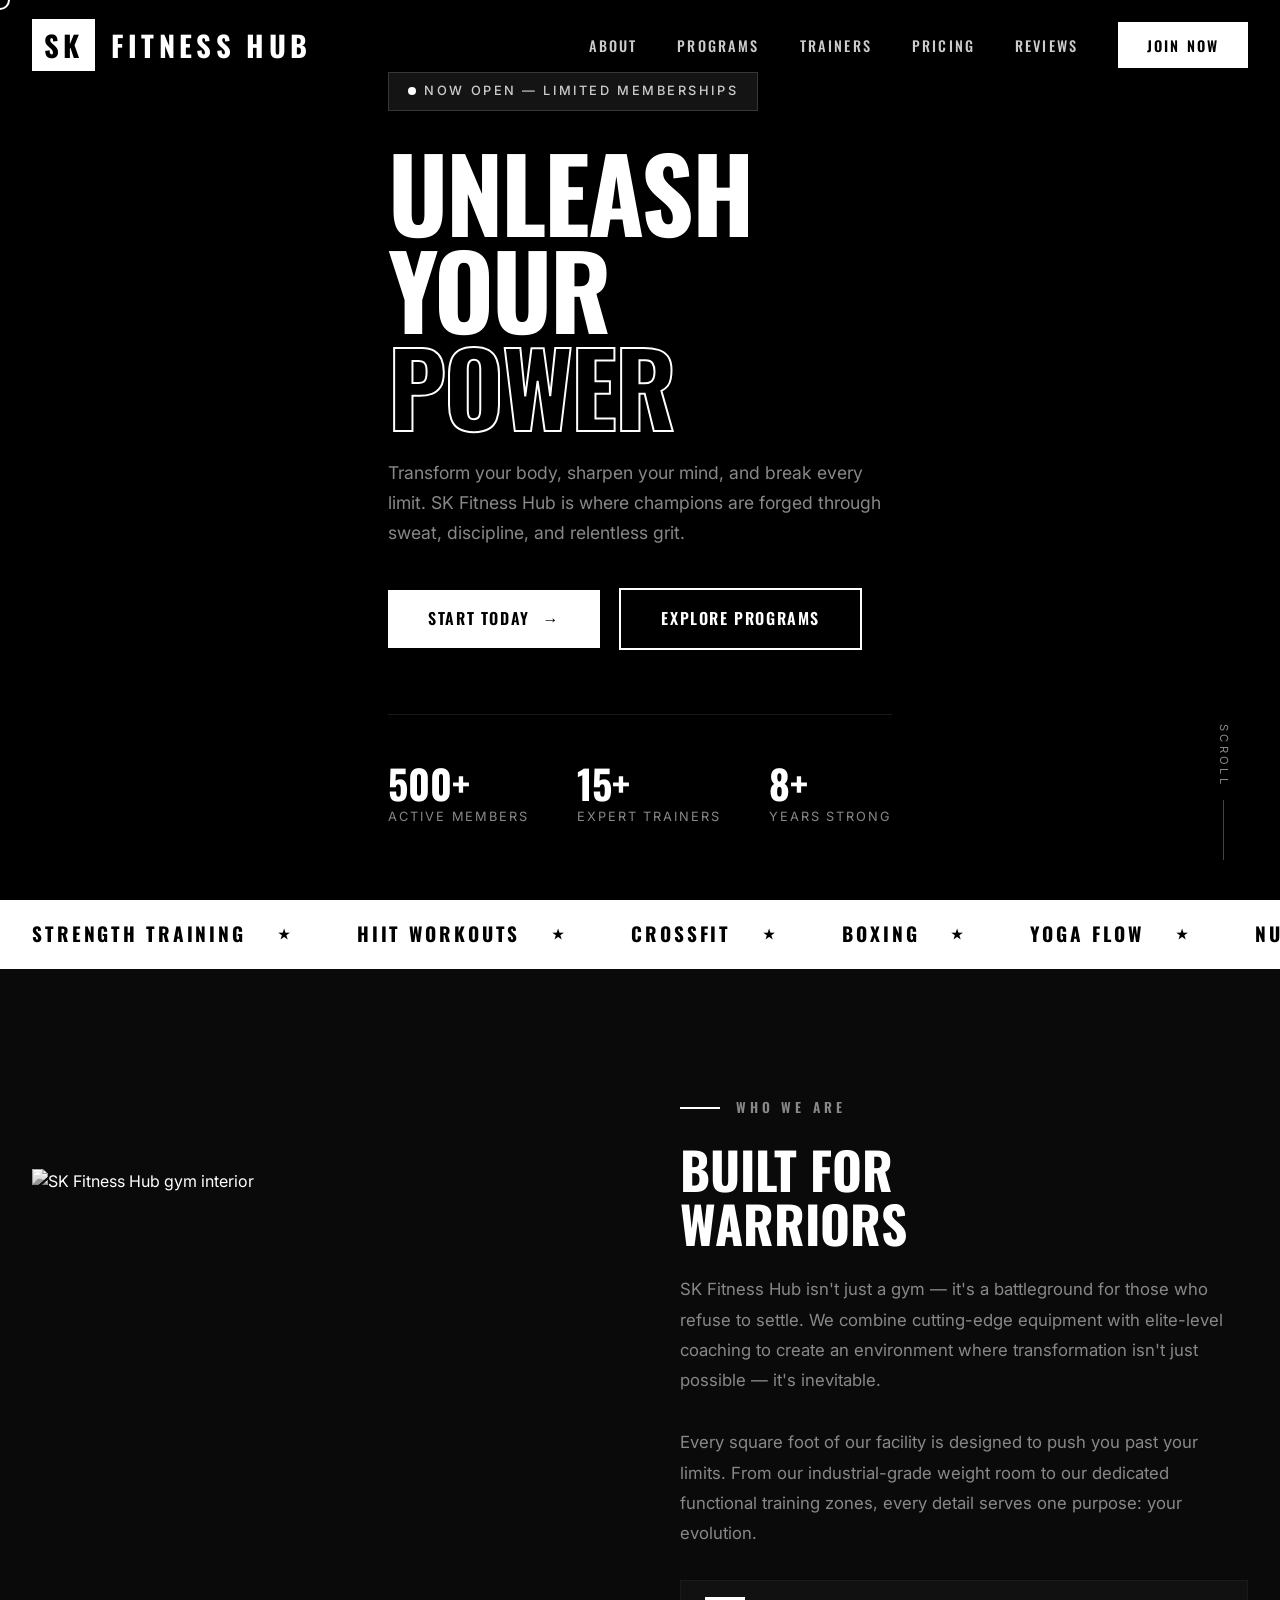
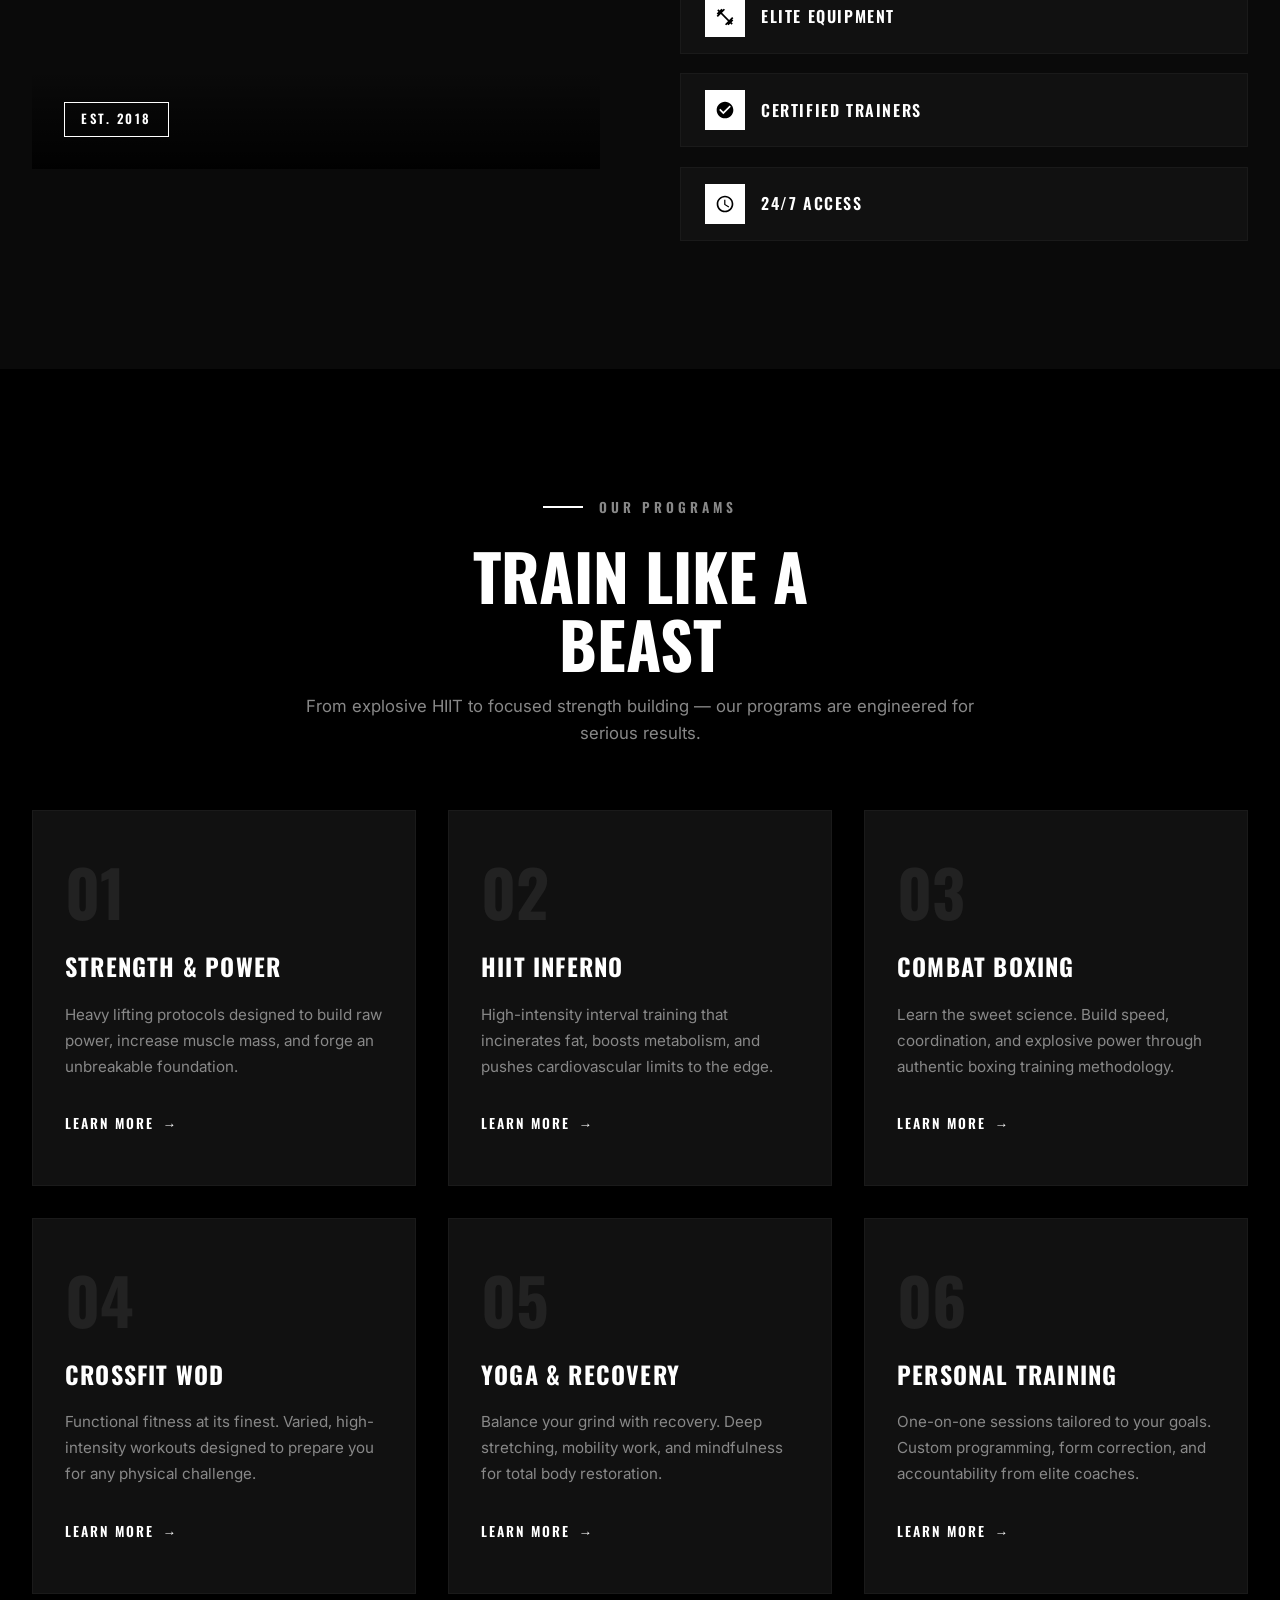
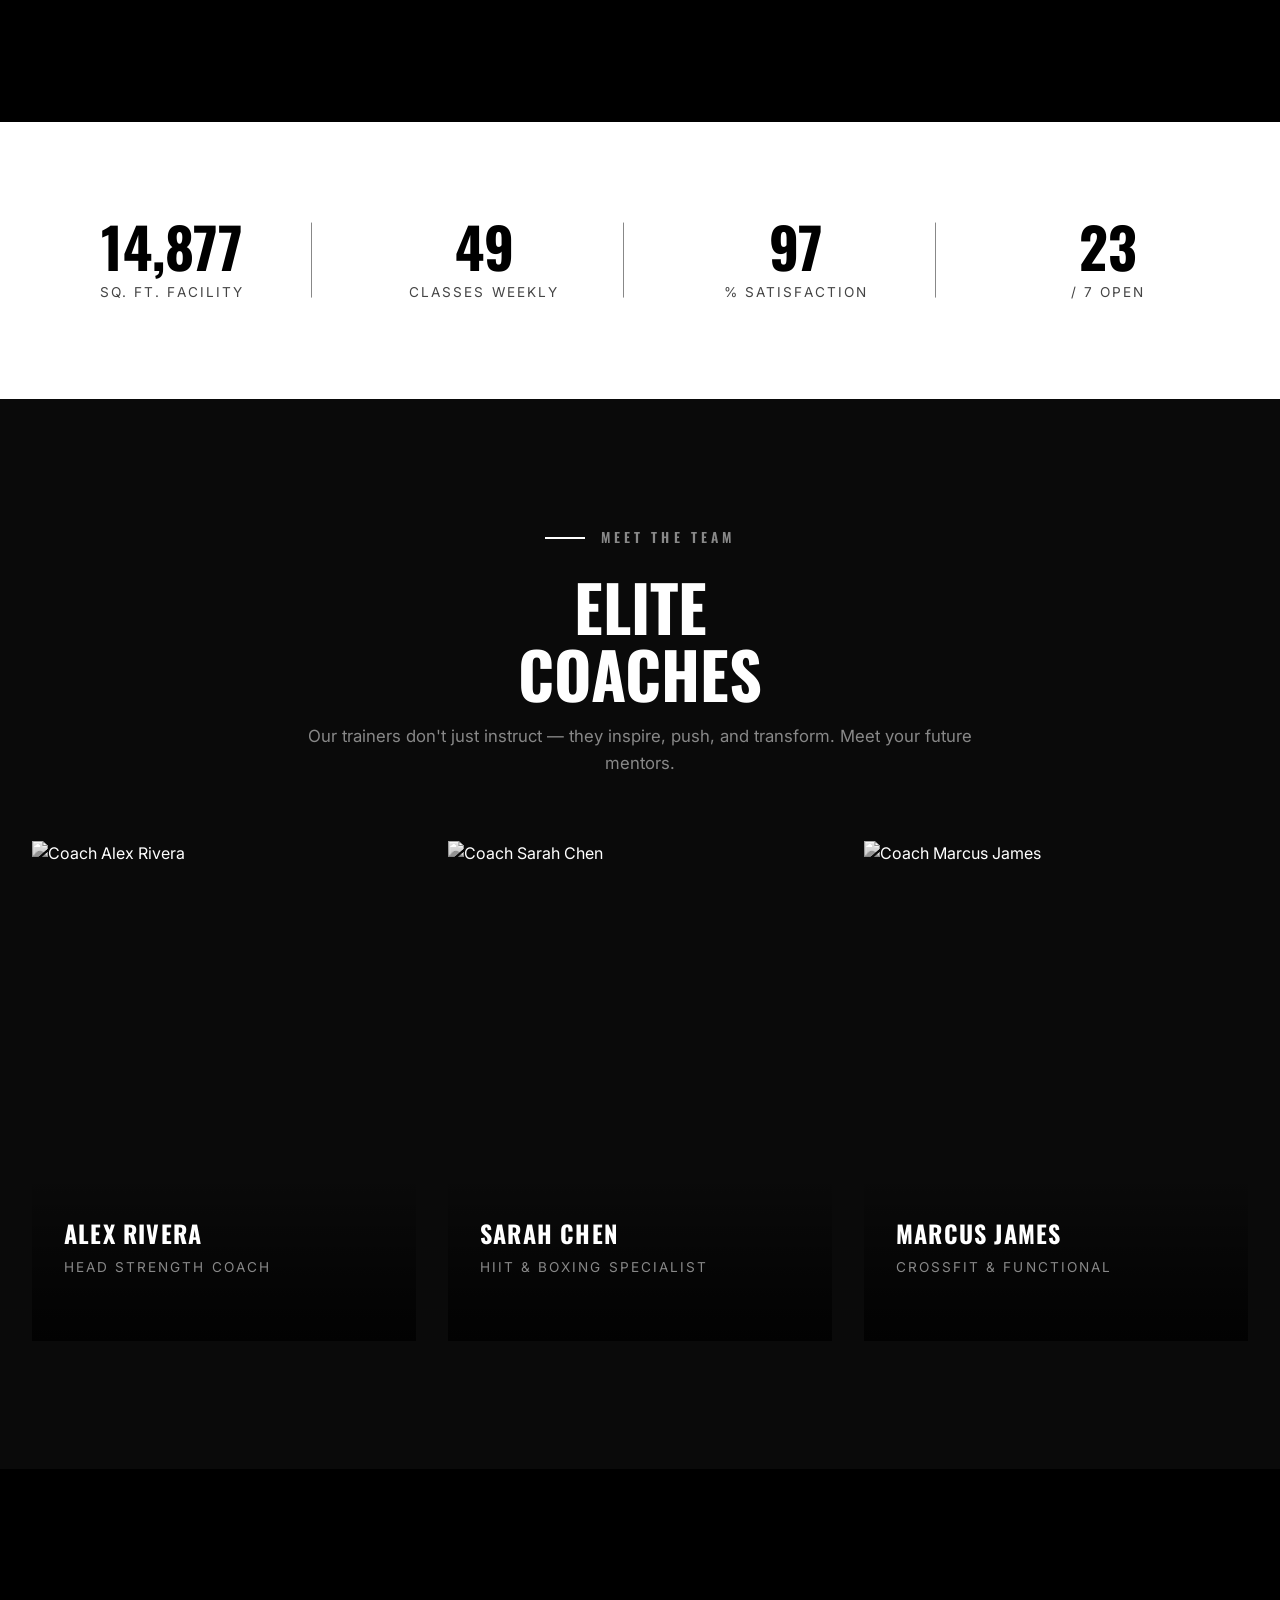
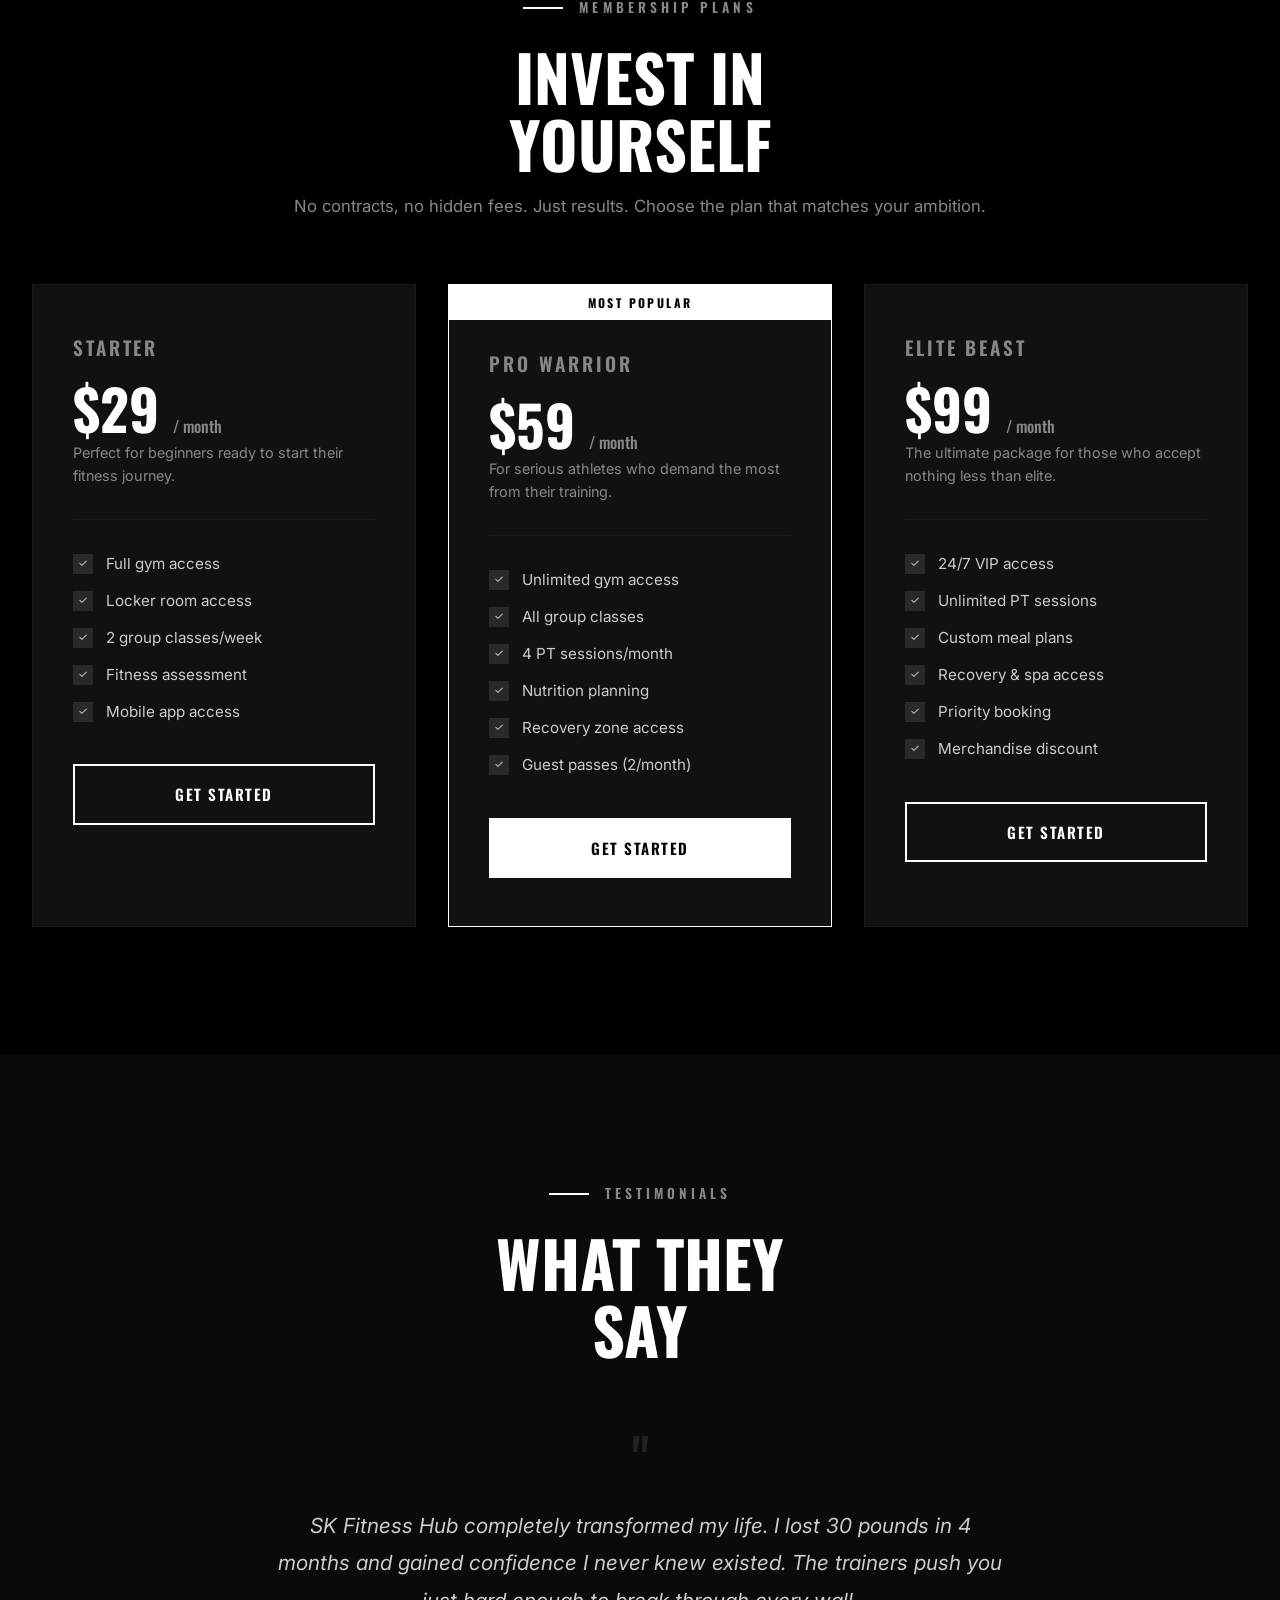
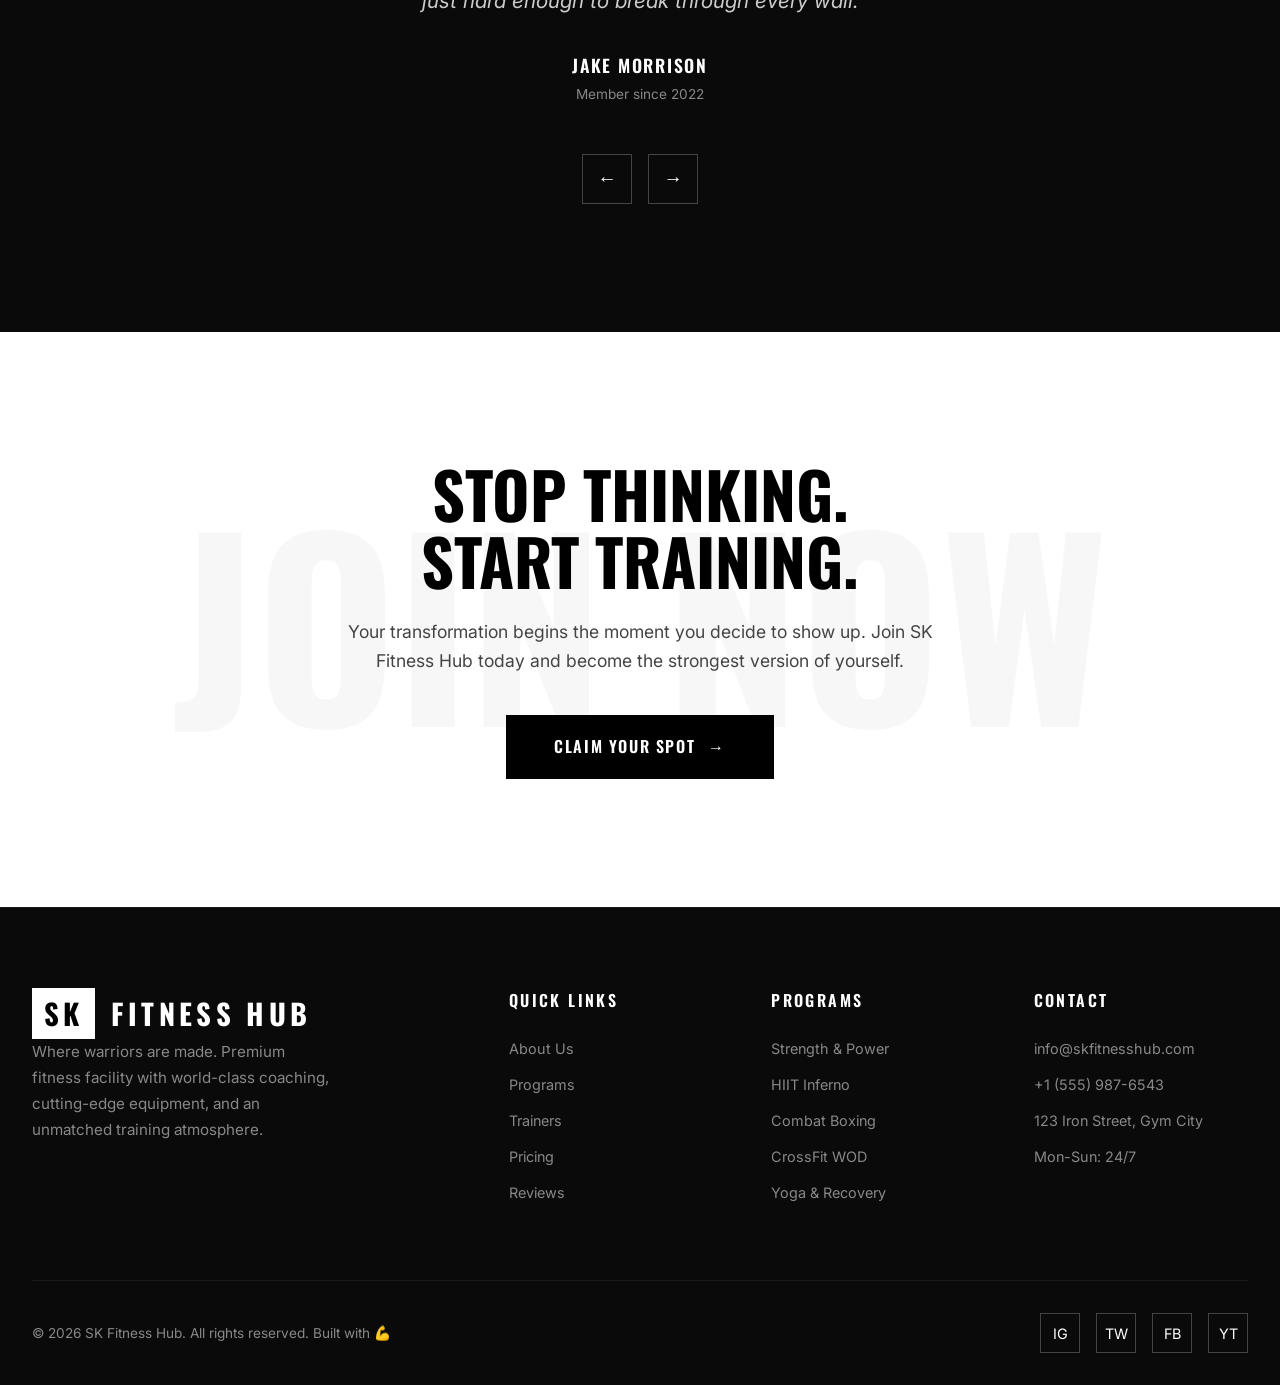
==== index (1).html @ befa0873 "Add files via upload" ====
<!DOCTYPE html>
<html lang="en">
<head>
  <meta charset="UTF-8">
  <meta name="viewport" content="width=device-width, initial-scale=1.0">
  <meta name="description" content="SK Fitness Hub — Unleash your power. Premium gym & fitness center with world-class trainers, modern equipment, and transformative programs.">
  <title>SK Fitness Hub — Unleash Your Power</title>
  <link rel="stylesheet" href="styles.css">
  <link rel="icon" href="data:image/svg+xml,<svg xmlns='http://www.w3.org/2000/svg' viewBox='0 0 100 100'><text y='.9em' font-size='90'>🏋️</text></svg>">
</head>
<body>

  <!-- LOADER -->
  <div id="loader">
    <div class="loader-content">
      <div class="loader-text">SK Fitness</div>
      <div class="loader-bar"></div>
    </div>
  </div>

  <!-- CUSTOM CURSOR -->
  <div class="cursor" id="cursor"></div>

  <!-- NAVBAR -->
  <nav class="navbar" id="navbar">
    <div class="container">
      <a href="#" class="logo"><span>SK</span> FITNESS HUB</a>
      <div class="nav-links" id="navLinks">
        <a href="#about">About</a>
        <a href="#programs">Programs</a>
        <a href="#trainers">Trainers</a>
        <a href="#pricing">Pricing</a>
        <a href="#testimonials">Reviews</a>
        <a href="#contact" class="nav-cta">Join Now</a>
      </div>
      <div class="menu-toggle" id="menuToggle">
        <span></span>
        <span></span>
        <span></span>
      </div>
    </div>
  </nav>

  <!-- HERO -->
  <section class="hero" id="hero">
    <div class="hero-bg">
      <img src="https://images.unsplash.com/photo-1534438327276-14e5300c3a48?q=80&w=1470&auto=format&fit=crop" alt="Fitness training">
    </div>
    <div class="hero-overlay"></div>
    <div class="container hero-content">
      <div class="hero-badge">
        <span class="dot"></span>
        Now Open — Limited Memberships
      </div>
      <h1>
        <div class="line"><span>Unleash</span></div>
        <div class="line"><span>Your</span></div>
        <div class="line"><span class="outline-text">Power</span></div>
      </h1>
      <p class="hero-desc">
        Transform your body, sharpen your mind, and break every limit. SK Fitness Hub is where champions are forged through sweat, discipline, and relentless grit.
      </p>
      <div class="hero-actions">
        <a href="#pricing" class="btn-primary">
          <span>Start Today</span>
          <span class="arrow">→</span>
        </a>
        <a href="#programs" class="btn-outline">Explore Programs</a>
      </div>
      <div class="hero-stats">
        <div class="stat">
          <div class="stat-number" data-count="500">0</div>
          <div class="stat-label">Active Members</div>
        </div>
        <div class="stat">
          <div class="stat-number" data-count="15">0</div>
          <div class="stat-label">Expert Trainers</div>
        </div>
        <div class="stat">
          <div class="stat-number" data-count="8">0</div>
          <div class="stat-label">Years Strong</div>
        </div>
      </div>
    </div>
    <div class="scroll-indicator">
      <span>Scroll</span>
      <div class="scroll-line"></div>
    </div>
  </section>

  <!-- MARQUEE -->
  <div class="marquee-section">
    <div class="marquee-track">
      <span>Strength Training</span>
      <span>HIIT Workouts</span>
      <span>CrossFit</span>
      <span>Boxing</span>
      <span>Yoga Flow</span>
      <span>Nutrition Plans</span>
      <span>Personal Training</span>
      <span>Body Building</span>
      <span>Strength Training</span>
      <span>HIIT Workouts</span>
      <span>CrossFit</span>
      <span>Boxing</span>
      <span>Yoga Flow</span>
      <span>Nutrition Plans</span>
      <span>Personal Training</span>
      <span>Body Building</span>
    </div>
  </div>

  <!-- ABOUT -->
  <section class="about section-padding" id="about">
    <div class="container about-grid">
      <div class="about-image reveal-left">
        <img src="https://images.unsplash.com/photo-1571902943202-507ec2618e8f?q=80&w=1375&auto=format&fit=crop" alt="SK Fitness Hub gym interior">
        <div class="about-image-overlay">
          <span class="tag">Est. 2018</span>
        </div>
      </div>
      <div class="about-text reveal-right">
        <div class="section-label">Who We Are</div>
        <h2>Built for<br>Warriors</h2>
        <p>
          SK Fitness Hub isn't just a gym — it's a battleground for those who refuse to settle. We combine cutting-edge equipment with elite-level coaching to create an environment where transformation isn't just possible — it's inevitable.
        </p>
        <p>
          Every square foot of our facility is designed to push you past your limits. From our industrial-grade weight room to our dedicated functional training zones, every detail serves one purpose: your evolution.
        </p>
        <div class="feature-list">
          <div class="feature-item">
            <div class="feature-icon">
              <svg viewBox="0 0 24 24"><path d="M20.57 14.86L22 13.43 20.57 12 17 15.57 8.43 7 12 3.43 10.57 2 9.14 3.43 7.71 2 5.57 4.14 4.14 2.71 2.71 4.14l1.43 1.43L2 7.71l1.43 1.43L2 10.57 3.43 12 7 8.43 15.57 17 12 20.57 13.43 22l1.43-1.43L16.29 22l2.14-2.14 1.43 1.43 1.43-1.43-1.43-1.43L22 16.29z"/></svg>
            </div>
            <h4>Elite Equipment</h4>
          </div>
          <div class="feature-item">
            <div class="feature-icon">
              <svg viewBox="0 0 24 24"><path d="M12 2C6.48 2 2 6.48 2 12s4.48 10 10 10 10-4.48 10-10S17.52 2 12 2zm-2 15l-5-5 1.41-1.41L10 14.17l7.59-7.59L19 8l-9 9z"/></svg>
            </div>
            <h4>Certified Trainers</h4>
          </div>
          <div class="feature-item">
            <div class="feature-icon">
              <svg viewBox="0 0 24 24"><path d="M11.99 2C6.47 2 2 6.48 2 12s4.47 10 9.99 10C17.52 22 22 17.52 22 12S17.52 2 11.99 2zM12 20c-4.42 0-8-3.58-8-8s3.58-8 8-8 8 3.58 8 8-3.58 8-8 8zm.5-13H11v6l5.25 3.15.75-1.23-4.5-2.67z"/></svg>
            </div>
            <h4>24/7 Access</h4>
          </div>
        </div>
      </div>
    </div>
  </section>

  <!-- PROGRAMS -->
  <section class="programs section-padding" id="programs">
    <div class="container">
      <div class="section-header reveal">
        <div class="section-label" style="justify-content: center;">Our Programs</div>
        <h2>Train Like a<br>Beast</h2>
        <p>From explosive HIIT to focused strength building — our programs are engineered for serious results.</p>
      </div>
      <div class="programs-grid">
        <div class="program-card reveal">
          <div class="program-number">01</div>
          <h3>Strength & Power</h3>
          <p>Heavy lifting protocols designed to build raw power, increase muscle mass, and forge an unbreakable foundation.</p>
          <a href="#" class="program-link">
            Learn More <span class="arrow">→</span>
          </a>
        </div>
        <div class="program-card reveal">
          <div class="program-number">02</div>
          <h3>HIIT Inferno</h3>
          <p>High-intensity interval training that incinerates fat, boosts metabolism, and pushes cardiovascular limits to the edge.</p>
          <a href="#" class="program-link">
            Learn More <span class="arrow">→</span>
          </a>
        </div>
        <div class="program-card reveal">
          <div class="program-number">03</div>
          <h3>Combat Boxing</h3>
          <p>Learn the sweet science. Build speed, coordination, and explosive power through authentic boxing training methodology.</p>
          <a href="#" class="program-link">
            Learn More <span class="arrow">→</span>
          </a>
        </div>
        <div class="program-card reveal">
          <div class="program-number">04</div>
          <h3>CrossFit WOD</h3>
          <p>Functional fitness at its finest. Varied, high-intensity workouts designed to prepare you for any physical challenge.</p>
          <a href="#" class="program-link">
            Learn More <span class="arrow">→</span>
          </a>
        </div>
        <div class="program-card reveal">
          <div class="program-number">05</div>
          <h3>Yoga & Recovery</h3>
          <p>Balance your grind with recovery. Deep stretching, mobility work, and mindfulness for total body restoration.</p>
          <a href="#" class="program-link">
            Learn More <span class="arrow">→</span>
          </a>
        </div>
        <div class="program-card reveal">
          <div class="program-number">06</div>
          <h3>Personal Training</h3>
          <p>One-on-one sessions tailored to your goals. Custom programming, form correction, and accountability from elite coaches.</p>
          <a href="#" class="program-link">
            Learn More <span class="arrow">→</span>
          </a>
        </div>
      </div>
    </div>
  </section>

  <!-- STATS BANNER -->
  <div class="stats-banner">
    <div class="container">
      <div class="stats-grid">
        <div class="stat-block reveal">
          <div class="number" data-count="15000">0</div>
          <div class="label">Sq. Ft. Facility</div>
        </div>
        <div class="stat-block reveal">
          <div class="number" data-count="50">0</div>
          <div class="label">Classes Weekly</div>
        </div>
        <div class="stat-block reveal">
          <div class="number" data-count="98">0</div>
          <div class="label">% Satisfaction</div>
        </div>
        <div class="stat-block reveal">
          <div class="number" data-count="24">0</div>
          <div class="label">/ 7 Open</div>
        </div>
      </div>
    </div>
  </div>

  <!-- TRAINERS -->
  <section class="trainers section-padding" id="trainers">
    <div class="container">
      <div class="section-header reveal">
        <div class="section-label" style="justify-content: center;">Meet The Team</div>
        <h2>Elite<br>Coaches</h2>
        <p>Our trainers don't just instruct — they inspire, push, and transform. Meet your future mentors.</p>
      </div>
      <div class="trainers-grid">
        <div class="trainer-card reveal">
          <img src="https://images.unsplash.com/photo-1571019614242-c5c5dee9f50b?q=80&w=1470&auto=format&fit=crop" alt="Coach Alex Rivera">
          <div class="trainer-info">
            <h3>Alex Rivera</h3>
            <div class="role">Head Strength Coach</div>
            <div class="trainer-socials">
              <a href="#">IG</a>
              <a href="#">TW</a>
              <a href="#">LI</a>
            </div>
          </div>
        </div>
        <div class="trainer-card reveal">
          <img src="https://images.unsplash.com/photo-1594381898411-846e7d193883?q=80&w=1374&auto=format&fit=crop" alt="Coach Sarah Chen">
          <div class="trainer-info">
            <h3>Sarah Chen</h3>
            <div class="role">HIIT & Boxing Specialist</div>
            <div class="trainer-socials">
              <a href="#">IG</a>
              <a href="#">TW</a>
              <a href="#">LI</a>
            </div>
          </div>
        </div>
        <div class="trainer-card reveal">
          <img src="https://images.unsplash.com/photo-1548690312-e3b507d8c110?q=80&w=1374&auto=format&fit=crop" alt="Coach Marcus James">
          <div class="trainer-info">
            <h3>Marcus James</h3>
            <div class="role">CrossFit & Functional</div>
            <div class="trainer-socials">
              <a href="#">IG</a>
              <a href="#">TW</a>
              <a href="#">LI</a>
            </div>
          </div>
        </div>
      </div>
    </div>
  </section>

  <!-- PRICING -->
  <section class="pricing section-padding" id="pricing">
    <div class="container">
      <div class="section-header reveal">
        <div class="section-label" style="justify-content: center;">Membership Plans</div>
        <h2>Invest In<br>Yourself</h2>
        <p>No contracts, no hidden fees. Just results. Choose the plan that matches your ambition.</p>
      </div>
      <div class="pricing-grid">
        <!-- STARTER -->
        <div class="pricing-card reveal">
          <div class="pricing-name">Starter</div>
          <div class="pricing-price">$29 <span>/ month</span></div>
          <div class="pricing-desc">Perfect for beginners ready to start their fitness journey.</div>
          <ul class="pricing-features">
            <li><span class="check">✓</span> Full gym access</li>
            <li><span class="check">✓</span> Locker room access</li>
            <li><span class="check">✓</span> 2 group classes/week</li>
            <li><span class="check">✓</span> Fitness assessment</li>
            <li><span class="check">✓</span> Mobile app access</li>
          </ul>
          <a href="#" class="pricing-btn">Get Started</a>
        </div>
        <!-- PRO -->
        <div class="pricing-card featured reveal">
          <div class="pricing-name">Pro Warrior</div>
          <div class="pricing-price">$59 <span>/ month</span></div>
          <div class="pricing-desc">For serious athletes who demand the most from their training.</div>
          <ul class="pricing-features">
            <li><span class="check">✓</span> Unlimited gym access</li>
            <li><span class="check">✓</span> All group classes</li>
            <li><span class="check">✓</span> 4 PT sessions/month</li>
            <li><span class="check">✓</span> Nutrition planning</li>
            <li><span class="check">✓</span> Recovery zone access</li>
            <li><span class="check">✓</span> Guest passes (2/month)</li>
          </ul>
          <a href="#" class="pricing-btn">Get Started</a>
        </div>
        <!-- ELITE -->
        <div class="pricing-card reveal">
          <div class="pricing-name">Elite Beast</div>
          <div class="pricing-price">$99 <span>/ month</span></div>
          <div class="pricing-desc">The ultimate package for those who accept nothing less than elite.</div>
          <ul class="pricing-features">
            <li><span class="check">✓</span> 24/7 VIP access</li>
            <li><span class="check">✓</span> Unlimited PT sessions</li>
            <li><span class="check">✓</span> Custom meal plans</li>
            <li><span class="check">✓</span> Recovery & spa access</li>
            <li><span class="check">✓</span> Priority booking</li>
            <li><span class="check">✓</span> Merchandise discount</li>
          </ul>
          <a href="#" class="pricing-btn">Get Started</a>
        </div>
      </div>
    </div>
  </section>

  <!-- TESTIMONIALS -->
  <section class="testimonials section-padding" id="testimonials">
    <div class="container">
      <div class="section-header reveal">
        <div class="section-label" style="justify-content: center;">Testimonials</div>
        <h2>What They<br>Say</h2>
      </div>
      <div class="testimonial-slider reveal">
        <div class="testimonial-track" id="testimonialTrack">
          <div class="testimonial-item">
            <div class="testimonial-quote">"</div>
            <p class="testimonial-text">SK Fitness Hub completely transformed my life. I lost 30 pounds in 4 months and gained confidence I never knew existed. The trainers push you just hard enough to break through every wall.</p>
            <div class="testimonial-author">Jake Morrison</div>
            <div class="testimonial-role">Member since 2022</div>
          </div>
          <div class="testimonial-item">
            <div class="testimonial-quote">"</div>
            <p class="testimonial-text">The atmosphere here is electric. Every time I walk in, I feel the energy that drives me to go harder. The community, the coaches, the equipment — everything is world-class.</p>
            <div class="testimonial-author">Priya Sharma</div>
            <div class="testimonial-role">Pro Warrior Member</div>
          </div>
          <div class="testimonial-item">
            <div class="testimonial-quote">"</div>
            <p class="testimonial-text">As a competitive athlete, I need a facility that matches my intensity. SK Fitness Hub exceeded every expectation. The strength coaching here is absolutely elite-level.</p>
            <div class="testimonial-author">Marcus Williams</div>
            <div class="testimonial-role">Elite Beast Member</div>
          </div>
        </div>
        <div class="testimonial-nav">
          <button id="prevBtn" aria-label="Previous testimonial">←</button>
          <button id="nextBtn" aria-label="Next testimonial">→</button>
        </div>
      </div>
    </div>
  </section>

  <!-- CTA -->
  <section class="cta-section" id="contact">
    <div class="container">
      <h2 class="reveal">Stop Thinking.<br>Start Training.</h2>
      <p class="reveal">Your transformation begins the moment you decide to show up. Join SK Fitness Hub today and become the strongest version of yourself.</p>
      <a href="#pricing" class="btn-dark reveal">
        <span>Claim Your Spot</span>
        <span>→</span>
      </a>
    </div>
  </section>

  <!-- FOOTER -->
  <footer class="footer">
    <div class="container">
      <div class="footer-grid">
        <div class="footer-brand">
          <a href="#" class="logo"><span>SK</span> FITNESS HUB</a>
          <p>Where warriors are made. Premium fitness facility with world-class coaching, cutting-edge equipment, and an unmatched training atmosphere.</p>
        </div>
        <div class="footer-col">
          <h4>Quick Links</h4>
          <a href="#about">About Us</a>
          <a href="#programs">Programs</a>
          <a href="#trainers">Trainers</a>
          <a href="#pricing">Pricing</a>
          <a href="#testimonials">Reviews</a>
        </div>
        <div class="footer-col">
          <h4>Programs</h4>
          <a href="#">Strength & Power</a>
          <a href="#">HIIT Inferno</a>
          <a href="#">Combat Boxing</a>
          <a href="#">CrossFit WOD</a>
          <a href="#">Yoga & Recovery</a>
        </div>
        <div class="footer-col">
          <h4>Contact</h4>
          <a href="#">info@skfitnesshub.com</a>
          <a href="#">+1 (555) 987-6543</a>
          <a href="#">123 Iron Street, Gym City</a>
          <a href="#">Mon-Sun: 24/7</a>
        </div>
      </div>
      <div class="footer-bottom">
        <p>&copy; 2026 SK Fitness Hub. All rights reserved. Built with 💪</p>
        <div class="footer-socials">
          <a href="#" aria-label="Instagram">IG</a>
          <a href="#" aria-label="Twitter">TW</a>
          <a href="#" aria-label="Facebook">FB</a>
          <a href="#" aria-label="YouTube">YT</a>
        </div>
      </div>
    </div>
  </footer>

  <!-- BACK TO TOP -->
  <button class="back-to-top" id="backToTop" aria-label="Back to top">↑</button>

  <script src="script.js"></script>
</body>
</html>
---- styles.css ----
/* ============================================
   SK FITNESS HUB — DESIGN SYSTEM
   Dark. Bold. Aggressive.
   ============================================ */

/* === IMPORTS === */
@import url('https://fonts.googleapis.com/css2?family=Oswald:wght@400;500;600;700&family=Inter:wght@300;400;500;600;700&display=swap');

/* === ROOT VARIABLES === */
:root {
  --black: #000000;
  --black-soft: #0a0a0a;
  --black-card: #111111;
  --black-border: #1a1a1a;
  --gray-dark: #222222;
  --gray-mid: #444444;
  --gray-light: #888888;
  --white: #ffffff;
  --white-soft: #f0f0f0;
  --white-muted: #cccccc;
  --accent: #ffffff;

  --font-display: 'Oswald', sans-serif;
  --font-body: 'Inter', sans-serif;

  --transition-fast: 0.2s cubic-bezier(0.4, 0, 0.2, 1);
  --transition-smooth: 0.4s cubic-bezier(0.25, 0.46, 0.45, 0.94);
  --transition-bounce: 0.6s cubic-bezier(0.68, -0.55, 0.265, 1.55);
}

/* === RESET === */
*, *::before, *::after {
  margin: 0;
  padding: 0;
  box-sizing: border-box;
}

html {
  scroll-behavior: smooth;
  overflow-x: hidden;
}

body {
  font-family: var(--font-body);
  background: var(--black);
  color: var(--white);
  line-height: 1.6;
  overflow-x: hidden;
  -webkit-font-smoothing: antialiased;
  -moz-osx-font-smoothing: grayscale;
}

a {
  text-decoration: none;
  color: inherit;
}

ul { list-style: none; }

img {
  max-width: 100%;
  display: block;
}

/* === UTILITY === */
.container {
  max-width: 1280px;
  margin: 0 auto;
  padding: 0 2rem;
}

.section-padding {
  padding: 8rem 0;
}

.text-center { text-align: center; }

/* === LOADING SCREEN === */
#loader {
  position: fixed;
  top: 0;
  left: 0;
  width: 100%;
  height: 100%;
  background: var(--black);
  display: flex;
  align-items: center;
  justify-content: center;
  z-index: 99999;
  transition: opacity 0.6s ease, visibility 0.6s ease;
}

#loader.hidden {
  opacity: 0;
  visibility: hidden;
}

.loader-content {
  text-align: center;
}

.loader-text {
  font-family: var(--font-display);
  font-size: 3rem;
  font-weight: 700;
  text-transform: uppercase;
  letter-spacing: 0.3em;
  color: var(--white);
  animation: loaderPulse 1s ease-in-out infinite;
}

.loader-bar {
  width: 200px;
  height: 3px;
  background: var(--gray-dark);
  margin: 1.5rem auto 0;
  border-radius: 2px;
  overflow: hidden;
}

.loader-bar::after {
  content: '';
  display: block;
  width: 40%;
  height: 100%;
  background: var(--white);
  animation: loaderSlide 1s ease-in-out infinite;
}

@keyframes loaderPulse {
  0%, 100% { opacity: 1; }
  50% { opacity: 0.4; }
}

@keyframes loaderSlide {
  0% { transform: translateX(-100%); }
  100% { transform: translateX(350%); }
}

/* === CUSTOM CURSOR === */
.cursor {
  width: 20px;
  height: 20px;
  border: 2px solid var(--white);
  border-radius: 50%;
  position: fixed;
  pointer-events: none;
  z-index: 99998;
  transition: transform 0.15s ease, background 0.15s ease;
  mix-blend-mode: difference;
}

.cursor.active {
  transform: scale(2.5);
  background: rgba(255, 255, 255, 0.1);
}

/* === NAVBAR === */
.navbar {
  position: fixed;
  top: 0;
  left: 0;
  width: 100%;
  z-index: 1000;
  padding: 1.2rem 0;
  transition: all var(--transition-smooth);
  background: transparent;
}

.navbar.scrolled {
  background: rgba(0, 0, 0, 0.95);
  backdrop-filter: blur(20px);
  border-bottom: 1px solid var(--black-border);
  padding: 0.8rem 0;
}

.navbar .container {
  display: flex;
  align-items: center;
  justify-content: space-between;
}

.logo {
  font-family: var(--font-display);
  font-size: 1.8rem;
  font-weight: 700;
  text-transform: uppercase;
  letter-spacing: 0.15em;
  color: var(--white);
  position: relative;
}

.logo span {
  display: inline-block;
  background: var(--white);
  color: var(--black);
  padding: 0.1em 0.4em;
  margin-right: 0.3rem;
  font-weight: 700;
}

.nav-links {
  display: flex;
  align-items: center;
  gap: 2.5rem;
}

.nav-links a {
  font-family: var(--font-display);
  font-size: 0.9rem;
  font-weight: 500;
  text-transform: uppercase;
  letter-spacing: 0.15em;
  color: var(--white-muted);
  position: relative;
  transition: color var(--transition-fast);
}

.nav-links a::after {
  content: '';
  position: absolute;
  bottom: -4px;
  left: 0;
  width: 0;
  height: 2px;
  background: var(--white);
  transition: width var(--transition-smooth);
}

.nav-links a:hover {
  color: var(--white);
}

.nav-links a:hover::after {
  width: 100%;
}

.nav-cta {
  font-family: var(--font-display) !important;
  background: var(--white) !important;
  color: var(--black) !important;
  padding: 0.7rem 1.8rem;
  font-weight: 600 !important;
  letter-spacing: 0.1em;
  transition: all var(--transition-fast) !important;
  display: inline-block;
}

.nav-cta:hover {
  background: transparent !important;
  color: var(--white) !important;
  outline: 2px solid var(--white);
}

.nav-cta::after {
  display: none !important;
}

/* Mobile Menu Toggle */
.menu-toggle {
  display: none;
  flex-direction: column;
  gap: 6px;
  cursor: pointer;
  z-index: 1001;
  padding: 5px;
}

.menu-toggle span {
  width: 30px;
  height: 2px;
  background: var(--white);
  transition: all var(--transition-fast);
  display: block;
}

.menu-toggle.active span:nth-child(1) {
  transform: rotate(45deg) translate(6px, 6px);
}

.menu-toggle.active span:nth-child(2) {
  opacity: 0;
}

.menu-toggle.active span:nth-child(3) {
  transform: rotate(-45deg) translate(6px, -6px);
}

/* === HERO SECTION === */
.hero {
  min-height: 100vh;
  display: flex;
  align-items: center;
  position: relative;
  overflow: hidden;
  background: var(--black);
}

.hero-bg {
  position: absolute;
  top: 0;
  left: 0;
  width: 100%;
  height: 100%;
  z-index: 1;
}

.hero-bg img {
  width: 100%;
  height: 100%;
  object-fit: cover;
  opacity: 0.35;
  filter: grayscale(100%) contrast(1.2);
}

.hero-overlay {
  position: absolute;
  top: 0;
  left: 0;
  width: 100%;
  height: 100%;
  background: linear-gradient(
    to right,
    rgba(0, 0, 0, 0.95) 0%,
    rgba(0, 0, 0, 0.7) 50%,
    rgba(0, 0, 0, 0.4) 100%
  );
  z-index: 2;
}

.hero-content {
  position: relative;
  z-index: 3;
  max-width: 750px;
}

.hero-badge {
  display: inline-flex;
  align-items: center;
  gap: 0.5rem;
  background: rgba(255, 255, 255, 0.08);
  border: 1px solid rgba(255, 255, 255, 0.15);
  padding: 0.5rem 1.2rem;
  font-size: 0.8rem;
  font-weight: 500;
  text-transform: uppercase;
  letter-spacing: 0.2em;
  color: var(--white-muted);
  margin-bottom: 2rem;
  backdrop-filter: blur(10px);
}

.hero-badge .dot {
  width: 8px;
  height: 8px;
  background: var(--white);
  border-radius: 50%;
  animation: badgePulse 2s ease-in-out infinite;
}

@keyframes badgePulse {
  0%, 100% { opacity: 1; transform: scale(1); }
  50% { opacity: 0.4; transform: scale(0.8); }
}

.hero h1 {
  font-family: var(--font-display);
  font-size: clamp(3.5rem, 8vw, 7rem);
  font-weight: 700;
  line-height: 0.95;
  text-transform: uppercase;
  letter-spacing: -0.02em;
  margin-bottom: 1.5rem;
}

.hero h1 .line {
  display: block;
  overflow: hidden;
}

.hero h1 .line span {
  display: inline-block;
  transform: translateY(110%);
  animation: slideUp 1s cubic-bezier(0.16, 1, 0.3, 1) forwards;
}

.hero h1 .line:nth-child(2) span {
  animation-delay: 0.15s;
}

.hero h1 .line:nth-child(3) span {
  animation-delay: 0.3s;
}

.hero h1 .outline-text {
  -webkit-text-stroke: 2px var(--white);
  color: transparent;
}

@keyframes slideUp {
  to { transform: translateY(0); }
}

.hero-desc {
  font-size: 1.1rem;
  color: var(--gray-light);
  line-height: 1.7;
  max-width: 500px;
  margin-bottom: 2.5rem;
  opacity: 0;
  animation: fadeIn 1s ease forwards 0.6s;
}

@keyframes fadeIn {
  to { opacity: 1; }
}

.hero-actions {
  display: flex;
  gap: 1.2rem;
  align-items: center;
  opacity: 0;
  animation: fadeIn 1s ease forwards 0.8s;
}

.btn-primary {
  font-family: var(--font-display);
  display: inline-flex;
  align-items: center;
  gap: 0.8rem;
  background: var(--white);
  color: var(--black);
  padding: 1rem 2.5rem;
  font-size: 1rem;
  font-weight: 600;
  text-transform: uppercase;
  letter-spacing: 0.1em;
  border: none;
  cursor: pointer;
  position: relative;
  overflow: hidden;
  transition: all var(--transition-fast);
}

.btn-primary::before {
  content: '';
  position: absolute;
  top: 0;
  left: -100%;
  width: 100%;
  height: 100%;
  background: var(--gray-dark);
  transition: left var(--transition-smooth);
  z-index: 0;
}

.btn-primary:hover::before {
  left: 0;
}

.btn-primary:hover {
  color: var(--white);
}

.btn-primary span {
  position: relative;
  z-index: 1;
}

.btn-primary .arrow {
  position: relative;
  z-index: 1;
  transition: transform var(--transition-fast);
}

.btn-primary:hover .arrow {
  transform: translateX(5px);
}

.btn-outline {
  font-family: var(--font-display);
  display: inline-flex;
  align-items: center;
  gap: 0.8rem;
  background: transparent;
  color: var(--white);
  padding: 1rem 2.5rem;
  font-size: 1rem;
  font-weight: 600;
  text-transform: uppercase;
  letter-spacing: 0.1em;
  border: 2px solid var(--white);
  cursor: pointer;
  transition: all var(--transition-fast);
}

.btn-outline:hover {
  background: var(--white);
  color: var(--black);
}

/* Hero Stats */
.hero-stats {
  display: flex;
  gap: 3rem;
  margin-top: 4rem;
  padding-top: 3rem;
  border-top: 1px solid rgba(255, 255, 255, 0.1);
  opacity: 0;
  animation: fadeIn 1s ease forwards 1s;
}

.stat {
  text-align: left;
}

.stat-number {
  font-family: var(--font-display);
  font-size: 2.5rem;
  font-weight: 700;
  line-height: 1;
  color: var(--white);
}

.stat-label {
  font-size: 0.8rem;
  color: var(--gray-light);
  text-transform: uppercase;
  letter-spacing: 0.15em;
  margin-top: 0.3rem;
}

/* Scroll Indicator */
.scroll-indicator {
  position: absolute;
  bottom: 2.5rem;
  right: 3rem;
  z-index: 3;
  display: flex;
  flex-direction: column;
  align-items: center;
  gap: 0.8rem;
  animation: fadeIn 1s ease forwards 1.2s;
  opacity: 0;
}

.scroll-indicator span {
  font-size: 0.7rem;
  text-transform: uppercase;
  letter-spacing: 0.3em;
  color: var(--gray-light);
  writing-mode: vertical-rl;
}

.scroll-line {
  width: 1px;
  height: 60px;
  background: var(--gray-mid);
  position: relative;
  overflow: hidden;
}

.scroll-line::after {
  content: '';
  position: absolute;
  top: -100%;
  left: 0;
  width: 100%;
  height: 100%;
  background: var(--white);
  animation: scrollDown 2s ease-in-out infinite;
}

@keyframes scrollDown {
  0% { top: -100%; }
  100% { top: 100%; }
}

/* === MARQUEE / TICKER === */
.marquee-section {
  background: var(--white);
  padding: 1.2rem 0;
  overflow: hidden;
}

.marquee-track {
  display: flex;
  animation: marquee 20s linear infinite;
  width: fit-content;
}

.marquee-track span {
  font-family: var(--font-display);
  font-size: 1.2rem;
  font-weight: 700;
  text-transform: uppercase;
  letter-spacing: 0.15em;
  color: var(--black);
  white-space: nowrap;
  padding: 0 2rem;
  display: flex;
  align-items: center;
  gap: 2rem;
}

.marquee-track span::after {
  content: '★';
  font-size: 0.8rem;
}

@keyframes marquee {
  0% { transform: translateX(0); }
  100% { transform: translateX(-50%); }
}

/* === ABOUT / FEATURES SECTION === */
.about {
  background: var(--black-soft);
  position: relative;
}

.about-grid {
  display: grid;
  grid-template-columns: 1fr 1fr;
  gap: 5rem;
  align-items: center;
}

.about-image {
  position: relative;
  overflow: hidden;
}

.about-image img {
  width: 100%;
  height: 600px;
  object-fit: cover;
  filter: grayscale(100%) contrast(1.1);
  transition: all 0.6s ease;
}

.about-image:hover img {
  filter: grayscale(0%) contrast(1);
  transform: scale(1.05);
}

.about-image-overlay {
  position: absolute;
  bottom: 0;
  left: 0;
  right: 0;
  padding: 2rem;
  background: linear-gradient(to top, rgba(0,0,0,0.9), transparent);
}

.about-image-overlay .tag {
  font-family: var(--font-display);
  font-size: 0.8rem;
  font-weight: 600;
  text-transform: uppercase;
  letter-spacing: 0.2em;
  color: var(--white);
  border: 1px solid var(--white);
  padding: 0.4rem 1rem;
  display: inline-block;
}

.section-label {
  font-family: var(--font-display);
  font-size: 0.85rem;
  font-weight: 600;
  text-transform: uppercase;
  letter-spacing: 0.3em;
  color: var(--gray-light);
  margin-bottom: 1.5rem;
  display: flex;
  align-items: center;
  gap: 1rem;
}

.section-label::before {
  content: '';
  width: 40px;
  height: 2px;
  background: var(--white);
}

.about-text h2 {
  font-family: var(--font-display);
  font-size: clamp(2.5rem, 4vw, 4rem);
  font-weight: 700;
  text-transform: uppercase;
  line-height: 1.05;
  margin-bottom: 1.5rem;
}

.about-text p {
  color: var(--gray-light);
  font-size: 1.05rem;
  line-height: 1.8;
  margin-bottom: 2rem;
}

.feature-list {
  display: grid;
  gap: 1.2rem;
}

.feature-item {
  display: flex;
  align-items: center;
  gap: 1rem;
  padding: 1rem 1.5rem;
  background: var(--black-card);
  border: 1px solid var(--black-border);
  transition: all var(--transition-fast);
}

.feature-item:hover {
  border-color: var(--white);
  transform: translateX(10px);
}

.feature-icon {
  width: 40px;
  height: 40px;
  background: var(--white);
  display: flex;
  align-items: center;
  justify-content: center;
  flex-shrink: 0;
}

.feature-icon svg {
  width: 20px;
  height: 20px;
  fill: var(--black);
}

.feature-item h4 {
  font-family: var(--font-display);
  font-size: 1rem;
  font-weight: 600;
  text-transform: uppercase;
  letter-spacing: 0.1em;
}

/* === PROGRAMS SECTION === */
.programs {
  background: var(--black);
  position: relative;
}

.section-header {
  text-align: center;
  max-width: 700px;
  margin: 0 auto 4rem;
}

.section-header h2 {
  font-family: var(--font-display);
  font-size: clamp(2.5rem, 5vw, 4.5rem);
  font-weight: 700;
  text-transform: uppercase;
  line-height: 1.05;
  margin-bottom: 1rem;
}

.section-header p {
  color: var(--gray-light);
  font-size: 1.05rem;
}

.programs-grid {
  display: grid;
  grid-template-columns: repeat(3, 1fr);
  gap: 2rem;
}

.program-card {
  background: var(--black-card);
  border: 1px solid var(--black-border);
  padding: 3rem 2rem;
  position: relative;
  overflow: hidden;
  transition: all var(--transition-smooth);
  cursor: pointer;
  group: true;
}

.program-card::before {
  content: '';
  position: absolute;
  top: 0;
  left: 0;
  width: 100%;
  height: 3px;
  background: var(--white);
  transform: scaleX(0);
  transform-origin: left;
  transition: transform var(--transition-smooth);
}

.program-card:hover::before {
  transform: scaleX(1);
}

.program-card:hover {
  border-color: var(--gray-mid);
  transform: translateY(-8px);
}

.program-number {
  font-family: var(--font-display);
  font-size: 4rem;
  font-weight: 700;
  color: var(--gray-dark);
  line-height: 1;
  margin-bottom: 1.5rem;
  transition: color var(--transition-fast);
}

.program-card:hover .program-number {
  color: var(--gray-mid);
}

.program-card h3 {
  font-family: var(--font-display);
  font-size: 1.5rem;
  font-weight: 700;
  text-transform: uppercase;
  letter-spacing: 0.05em;
  margin-bottom: 1rem;
}

.program-card p {
  color: var(--gray-light);
  font-size: 0.95rem;
  line-height: 1.7;
  margin-bottom: 2rem;
}

.program-link {
  font-family: var(--font-display);
  font-size: 0.85rem;
  font-weight: 600;
  text-transform: uppercase;
  letter-spacing: 0.15em;
  color: var(--white);
  display: inline-flex;
  align-items: center;
  gap: 0.5rem;
  transition: all var(--transition-fast);
}

.program-link .arrow {
  transition: transform var(--transition-fast);
}

.program-card:hover .program-link .arrow {
  transform: translateX(8px);
}

/* === STATS BANNER === */
.stats-banner {
  background: var(--white);
  padding: 4rem 0;
}

.stats-grid {
  display: grid;
  grid-template-columns: repeat(4, 1fr);
  gap: 2rem;
}

.stat-block {
  text-align: center;
  padding: 2rem;
  position: relative;
}

.stat-block:not(:last-child)::after {
  content: '';
  position: absolute;
  right: 0;
  top: 50%;
  transform: translateY(-50%);
  width: 1px;
  height: 50%;
  background: var(--gray-light);
}

.stat-block .number {
  font-family: var(--font-display);
  font-size: 3.5rem;
  font-weight: 700;
  color: var(--black);
  line-height: 1;
}

.stat-block .label {
  font-size: 0.85rem;
  color: var(--gray-mid);
  text-transform: uppercase;
  letter-spacing: 0.15em;
  margin-top: 0.5rem;
}

/* === TRAINERS SECTION === */
.trainers {
  background: var(--black-soft);
}

.trainers-grid {
  display: grid;
  grid-template-columns: repeat(3, 1fr);
  gap: 2rem;
}

.trainer-card {
  position: relative;
  overflow: hidden;
  cursor: pointer;
  group: true;
}

.trainer-card img {
  width: 100%;
  height: 500px;
  object-fit: cover;
  filter: grayscale(100%);
  transition: all 0.6s ease;
}

.trainer-card:hover img {
  filter: grayscale(0%);
  transform: scale(1.08);
}

.trainer-info {
  position: absolute;
  bottom: 0;
  left: 0;
  right: 0;
  padding: 2.5rem 2rem;
  background: linear-gradient(to top, rgba(0,0,0,0.95), transparent);
  transform: translateY(30px);
  transition: transform var(--transition-smooth);
}

.trainer-card:hover .trainer-info {
  transform: translateY(0);
}

.trainer-info h3 {
  font-family: var(--font-display);
  font-size: 1.5rem;
  font-weight: 700;
  text-transform: uppercase;
  letter-spacing: 0.05em;
}

.trainer-info .role {
  font-size: 0.85rem;
  color: var(--gray-light);
  text-transform: uppercase;
  letter-spacing: 0.15em;
  margin-top: 0.3rem;
}

.trainer-socials {
  display: flex;
  gap: 1rem;
  margin-top: 1rem;
  opacity: 0;
  transition: opacity var(--transition-smooth);
}

.trainer-card:hover .trainer-socials {
  opacity: 1;
}

.trainer-socials a {
  width: 36px;
  height: 36px;
  border: 1px solid var(--white);
  display: flex;
  align-items: center;
  justify-content: center;
  transition: all var(--transition-fast);
}

.trainer-socials a:hover {
  background: var(--white);
  color: var(--black);
}

/* === PRICING SECTION === */
.pricing {
  background: var(--black);
}

.pricing-grid {
  display: grid;
  grid-template-columns: repeat(3, 1fr);
  gap: 2rem;
}

.pricing-card {
  background: var(--black-card);
  border: 1px solid var(--black-border);
  padding: 3rem 2.5rem;
  position: relative;
  transition: all var(--transition-smooth);
}

.pricing-card.featured {
  border-color: var(--white);
  transform: scale(1.05);
}

.pricing-card.featured::before {
  content: 'MOST POPULAR';
  position: absolute;
  top: 0;
  left: 0;
  right: 0;
  background: var(--white);
  color: var(--black);
  text-align: center;
  font-family: var(--font-display);
  font-size: 0.75rem;
  font-weight: 700;
  letter-spacing: 0.2em;
  padding: 0.5rem;
}

.pricing-card:hover {
  border-color: var(--white);
  transform: translateY(-5px);
}

.pricing-card.featured:hover {
  transform: scale(1.05) translateY(-5px);
}

.pricing-name {
  font-family: var(--font-display);
  font-size: 1.2rem;
  font-weight: 600;
  text-transform: uppercase;
  letter-spacing: 0.15em;
  color: var(--gray-light);
  margin-bottom: 1rem;
}

.pricing-card.featured .pricing-name {
  margin-top: 1rem;
}

.pricing-price {
  font-family: var(--font-display);
  font-size: 3.5rem;
  font-weight: 700;
  color: var(--white);
  line-height: 1;
  margin-bottom: 0.3rem;
}

.pricing-price span {
  font-size: 1rem;
  color: var(--gray-light);
  font-weight: 500;
}

.pricing-desc {
  font-size: 0.9rem;
  color: var(--gray-light);
  margin-bottom: 2rem;
  padding-bottom: 2rem;
  border-bottom: 1px solid var(--black-border);
}

.pricing-features {
  display: grid;
  gap: 0.8rem;
  margin-bottom: 2.5rem;
}

.pricing-features li {
  display: flex;
  align-items: center;
  gap: 0.8rem;
  font-size: 0.95rem;
  color: var(--white-muted);
}

.pricing-features li .check {
  width: 20px;
  height: 20px;
  background: rgba(255, 255, 255, 0.1);
  display: flex;
  align-items: center;
  justify-content: center;
  flex-shrink: 0;
  font-size: 0.7rem;
}

.pricing-btn {
  font-family: var(--font-display);
  display: block;
  width: 100%;
  padding: 1rem;
  font-size: 0.95rem;
  font-weight: 600;
  text-transform: uppercase;
  letter-spacing: 0.1em;
  border: 2px solid var(--white);
  background: transparent;
  color: var(--white);
  cursor: pointer;
  text-align: center;
  transition: all var(--transition-fast);
}

.pricing-btn:hover, .pricing-card.featured .pricing-btn {
  background: var(--white);
  color: var(--black);
}

.pricing-card.featured .pricing-btn:hover {
  background: transparent;
  color: var(--white);
}

/* === TESTIMONIALS === */
.testimonials {
  background: var(--black-soft);
}

.testimonial-slider {
  position: relative;
  max-width: 800px;
  margin: 0 auto;
  overflow: hidden;
}

.testimonial-track {
  display: flex;
  transition: transform 0.6s cubic-bezier(0.25, 0.46, 0.45, 0.94);
}

.testimonial-item {
  min-width: 100%;
  text-align: center;
  padding: 0 2rem;
}

.testimonial-quote {
  font-size: 4rem;
  color: var(--gray-dark);
  font-family: var(--font-display);
  line-height: 1;
  margin-bottom: 1rem;
}

.testimonial-text {
  font-size: 1.3rem;
  line-height: 1.8;
  color: var(--white-muted);
  font-style: italic;
  margin-bottom: 2rem;
}

.testimonial-author {
  font-family: var(--font-display);
  font-size: 1.1rem;
  font-weight: 600;
  text-transform: uppercase;
  letter-spacing: 0.1em;
}

.testimonial-role {
  font-size: 0.85rem;
  color: var(--gray-light);
  margin-top: 0.3rem;
}

.testimonial-nav {
  display: flex;
  justify-content: center;
  gap: 1rem;
  margin-top: 3rem;
}

.testimonial-nav button {
  width: 50px;
  height: 50px;
  border: 1px solid var(--gray-mid);
  background: transparent;
  color: var(--white);
  cursor: pointer;
  display: flex;
  align-items: center;
  justify-content: center;
  transition: all var(--transition-fast);
  font-size: 1.2rem;
}

.testimonial-nav button:hover {
  background: var(--white);
  color: var(--black);
  border-color: var(--white);
}

/* === CTA SECTION === */
.cta-section {
  background: var(--white);
  padding: 8rem 0;
  text-align: center;
  position: relative;
  overflow: hidden;
}

.cta-section::before {
  content: 'JOIN NOW';
  position: absolute;
  top: 50%;
  left: 50%;
  transform: translate(-50%, -50%);
  font-family: var(--font-display);
  font-size: 15rem;
  font-weight: 700;
  color: rgba(0, 0, 0, 0.03);
  white-space: nowrap;
  pointer-events: none;
}

.cta-section h2 {
  font-family: var(--font-display);
  font-size: clamp(2.5rem, 5vw, 4.5rem);
  font-weight: 700;
  text-transform: uppercase;
  color: var(--black);
  line-height: 1.05;
  margin-bottom: 1.5rem;
  position: relative;
}

.cta-section p {
  color: var(--gray-mid);
  font-size: 1.1rem;
  max-width: 600px;
  margin: 0 auto 2.5rem;
  position: relative;
}

.btn-dark {
  font-family: var(--font-display);
  display: inline-flex;
  align-items: center;
  gap: 0.8rem;
  background: var(--black);
  color: var(--white);
  padding: 1.2rem 3rem;
  font-size: 1rem;
  font-weight: 600;
  text-transform: uppercase;
  letter-spacing: 0.1em;
  border: none;
  cursor: pointer;
  transition: all var(--transition-fast);
  position: relative;
}

.btn-dark:hover {
  background: var(--gray-dark);
  transform: translateY(-3px);
  box-shadow: 0 15px 40px rgba(0, 0, 0, 0.2);
}

/* === FOOTER === */
.footer {
  background: var(--black-soft);
  padding: 5rem 0 2rem;
  border-top: 1px solid var(--black-border);
}

.footer-grid {
  display: grid;
  grid-template-columns: 2fr 1fr 1fr 1fr;
  gap: 3rem;
  margin-bottom: 4rem;
}

.footer-brand .logo {
  margin-bottom: 1.5rem;
}

.footer-brand p {
  color: var(--gray-light);
  font-size: 0.95rem;
  line-height: 1.7;
  max-width: 300px;
}

.footer-col h4 {
  font-family: var(--font-display);
  font-size: 1rem;
  font-weight: 600;
  text-transform: uppercase;
  letter-spacing: 0.15em;
  margin-bottom: 1.5rem;
}

.footer-col a {
  display: block;
  color: var(--gray-light);
  font-size: 0.9rem;
  margin-bottom: 0.8rem;
  transition: all var(--transition-fast);
}

.footer-col a:hover {
  color: var(--white);
  transform: translateX(5px);
}

.footer-bottom {
  display: flex;
  justify-content: space-between;
  align-items: center;
  padding-top: 2rem;
  border-top: 1px solid var(--black-border);
}

.footer-bottom p {
  color: var(--gray-light);
  font-size: 0.85rem;
}

.footer-socials {
  display: flex;
  gap: 1rem;
}

.footer-socials a {
  width: 40px;
  height: 40px;
  border: 1px solid var(--gray-mid);
  display: flex;
  align-items: center;
  justify-content: center;
  transition: all var(--transition-fast);
  color: var(--white);
  font-size: 0.9rem;
}

.footer-socials a:hover {
  background: var(--white);
  color: var(--black);
  border-color: var(--white);
}

/* === BACK TO TOP === */
.back-to-top {
  position: fixed;
  bottom: 2rem;
  right: 2rem;
  width: 50px;
  height: 50px;
  background: var(--white);
  color: var(--black);
  display: flex;
  align-items: center;
  justify-content: center;
  cursor: pointer;
  z-index: 999;
  opacity: 0;
  visibility: hidden;
  transition: all var(--transition-fast);
  border: none;
  font-size: 1.2rem;
}

.back-to-top.visible {
  opacity: 1;
  visibility: visible;
}

.back-to-top:hover {
  transform: translateY(-5px);
  box-shadow: 0 10px 30px rgba(255, 255, 255, 0.15);
}

/* === SCROLL REVEAL ANIMATIONS === */
.reveal {
  opacity: 0;
  transform: translateY(60px);
  transition: all 0.8s cubic-bezier(0.16, 1, 0.3, 1);
}

.reveal.active {
  opacity: 1;
  transform: translateY(0);
}

.reveal-left {
  opacity: 0;
  transform: translateX(-60px);
  transition: all 0.8s cubic-bezier(0.16, 1, 0.3, 1);
}

.reveal-left.active {
  opacity: 1;
  transform: translateX(0);
}

.reveal-right {
  opacity: 0;
  transform: translateX(60px);
  transition: all 0.8s cubic-bezier(0.16, 1, 0.3, 1);
}

.reveal-right.active {
  opacity: 1;
  transform: translateX(0);
}

.reveal-scale {
  opacity: 0;
  transform: scale(0.9);
  transition: all 0.8s cubic-bezier(0.16, 1, 0.3, 1);
}

.reveal-scale.active {
  opacity: 1;
  transform: scale(1);
}

/* === RESPONSIVE === */
@media (max-width: 1024px) {
  .about-grid {
    grid-template-columns: 1fr;
    gap: 3rem;
  }

  .programs-grid,
  .pricing-grid,
  .trainers-grid {
    grid-template-columns: repeat(2, 1fr);
  }

  .pricing-card.featured {
    transform: none;
  }

  .pricing-card.featured:hover {
    transform: translateY(-5px);
  }

  .stats-grid {
    grid-template-columns: repeat(2, 1fr);
  }

  .stat-block:nth-child(2)::after {
    display: none;
  }

  .footer-grid {
    grid-template-columns: 1fr 1fr;
  }
}

@media (max-width: 768px) {
  .menu-toggle {
    display: flex;
  }

  .nav-links {
    position: fixed;
    top: 0;
    right: -100%;
    width: 100%;
    height: 100vh;
    background: var(--black);
    flex-direction: column;
    justify-content: center;
    gap: 2rem;
    transition: right var(--transition-smooth);
  }

  .nav-links.open {
    right: 0;
  }

  .nav-links a {
    font-size: 1.5rem;
  }

  .hero h1 {
    font-size: clamp(2.5rem, 10vw, 4rem);
  }

  .hero-stats {
    flex-direction: column;
    gap: 1.5rem;
  }

  .programs-grid,
  .pricing-grid,
  .trainers-grid {
    grid-template-columns: 1fr;
  }

  .stats-grid {
    grid-template-columns: 1fr;
  }

  .stat-block::after {
    display: none !important;
  }

  .footer-grid {
    grid-template-columns: 1fr;
  }

  .footer-bottom {
    flex-direction: column;
    gap: 1rem;
    text-align: center;
  }

  .scroll-indicator {
    display: none;
  }

  .cursor {
    display: none;
  }

  .section-padding {
    padding: 5rem 0;
  }
}

@media (max-width: 480px) {
  .container {
    padding: 0 1.2rem;
  }

  .hero-actions {
    flex-direction: column;
    width: 100%;
  }

  .btn-primary, .btn-outline {
    width: 100%;
    justify-content: center;
  }
}
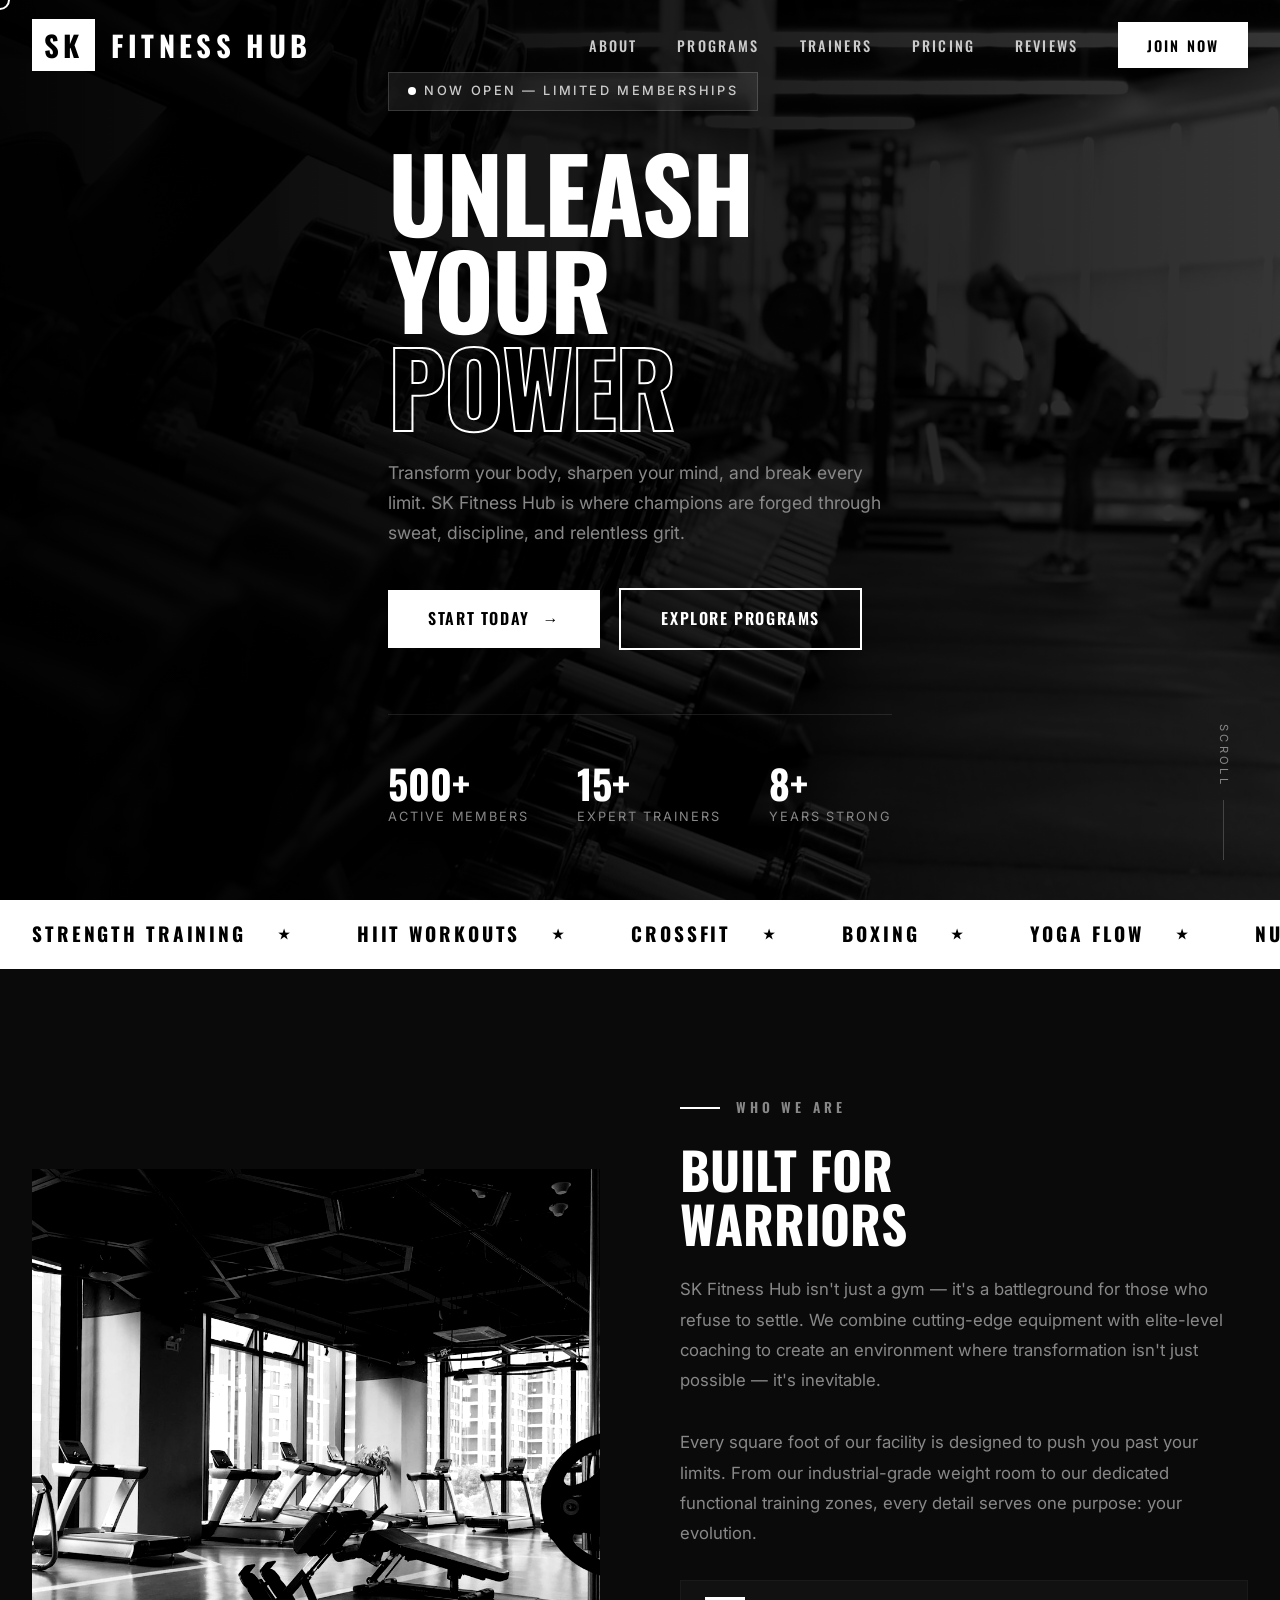
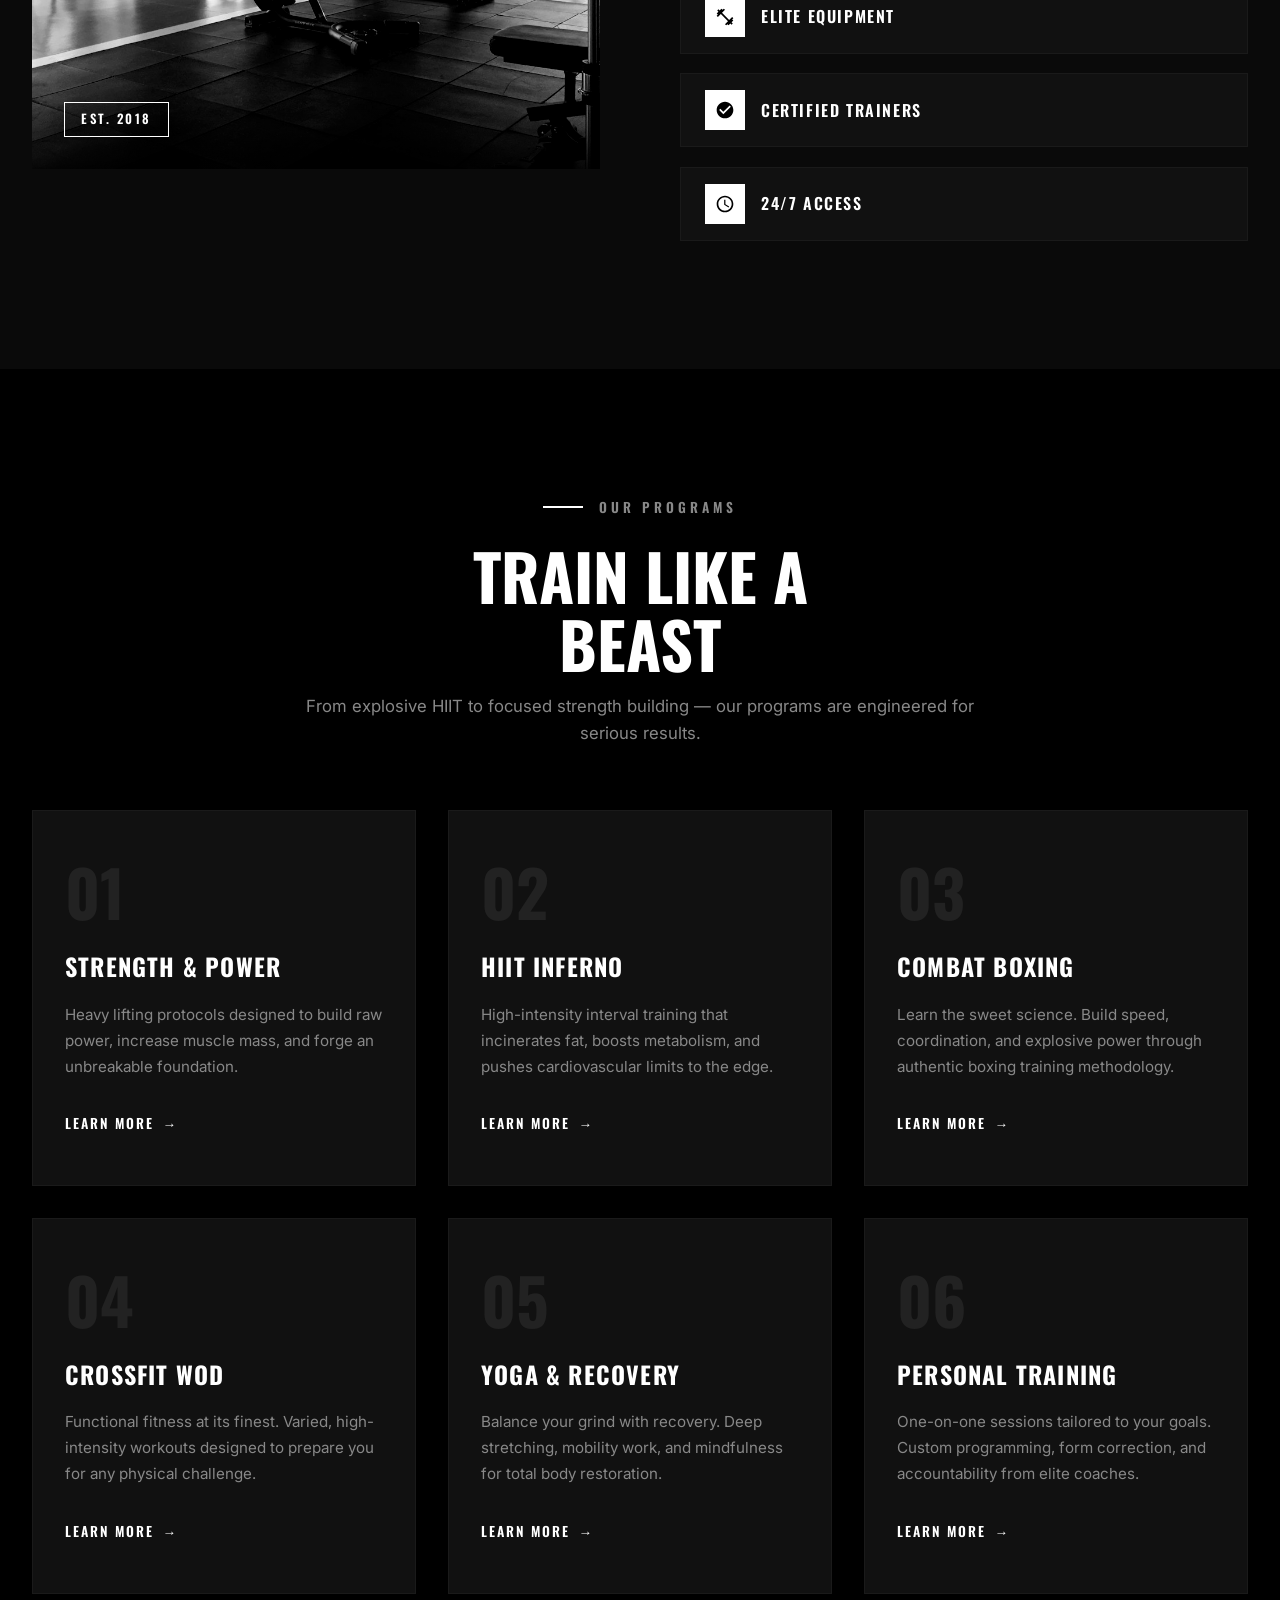
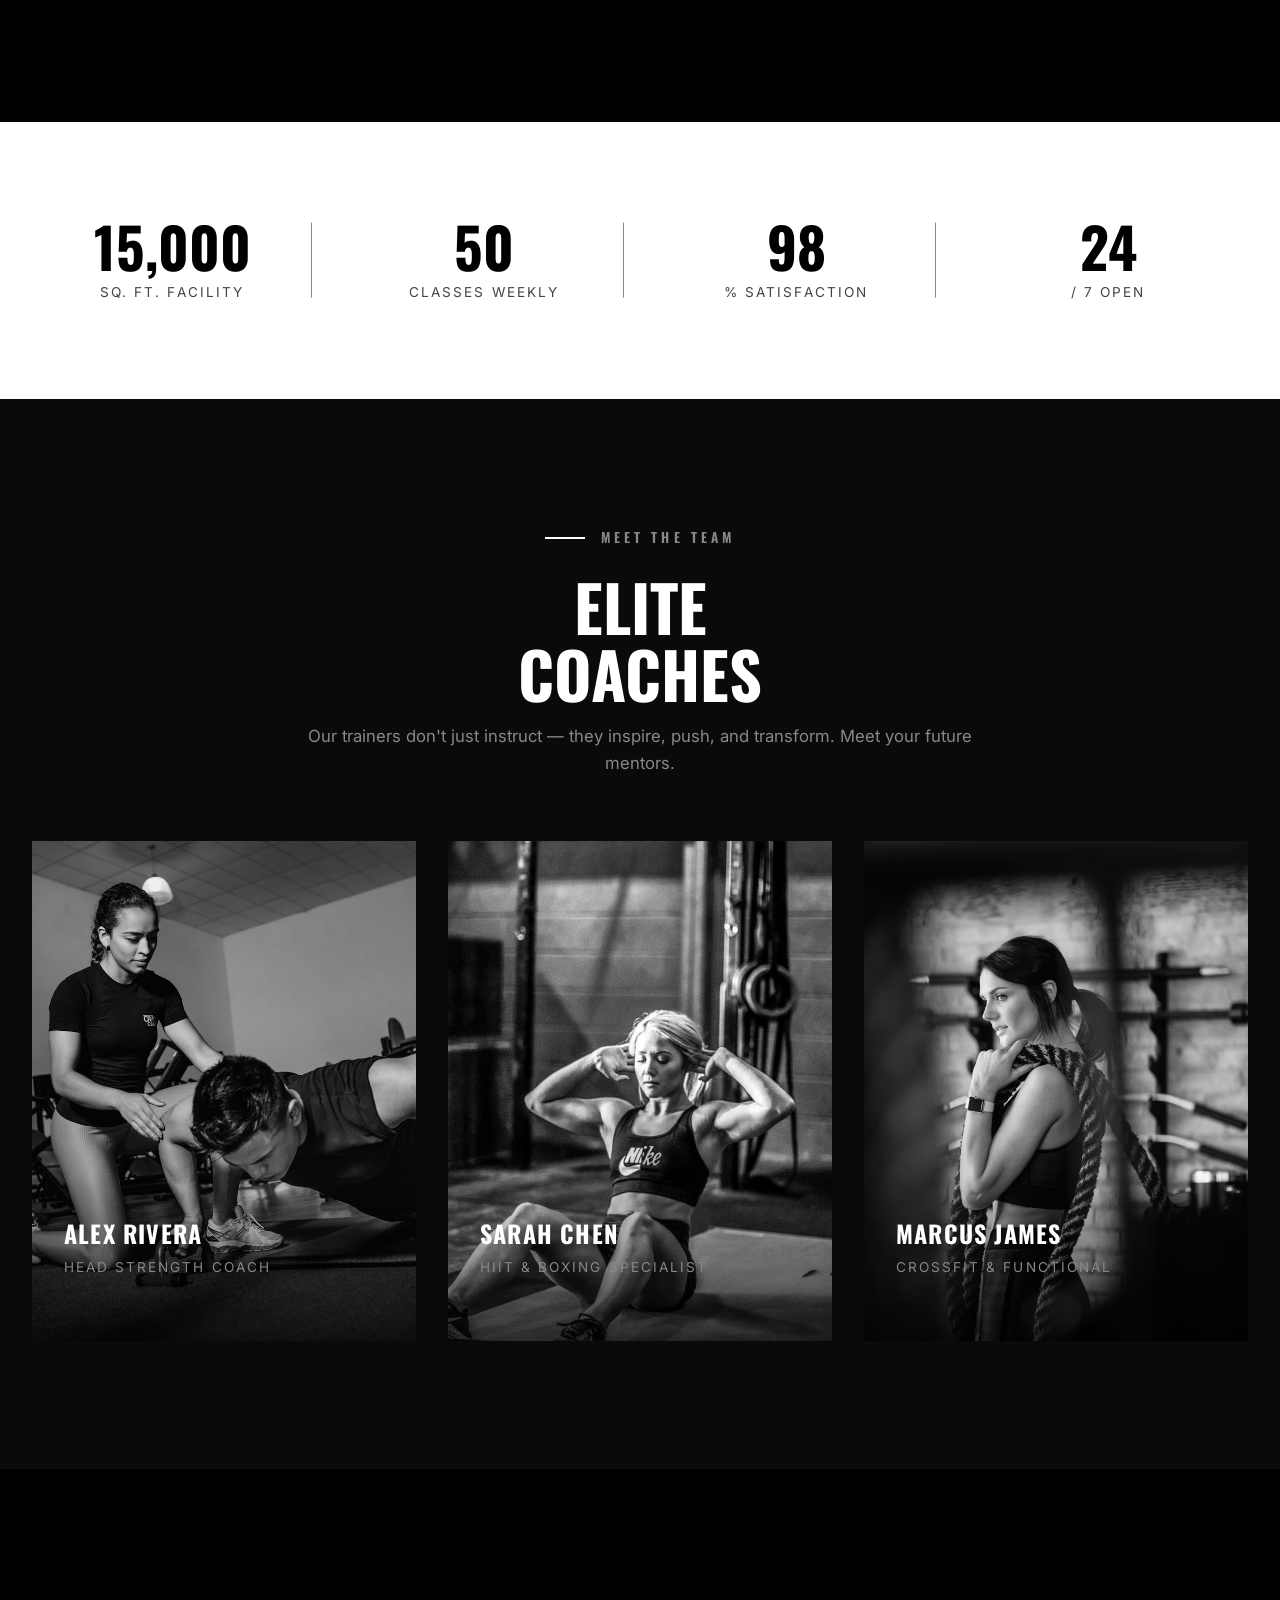
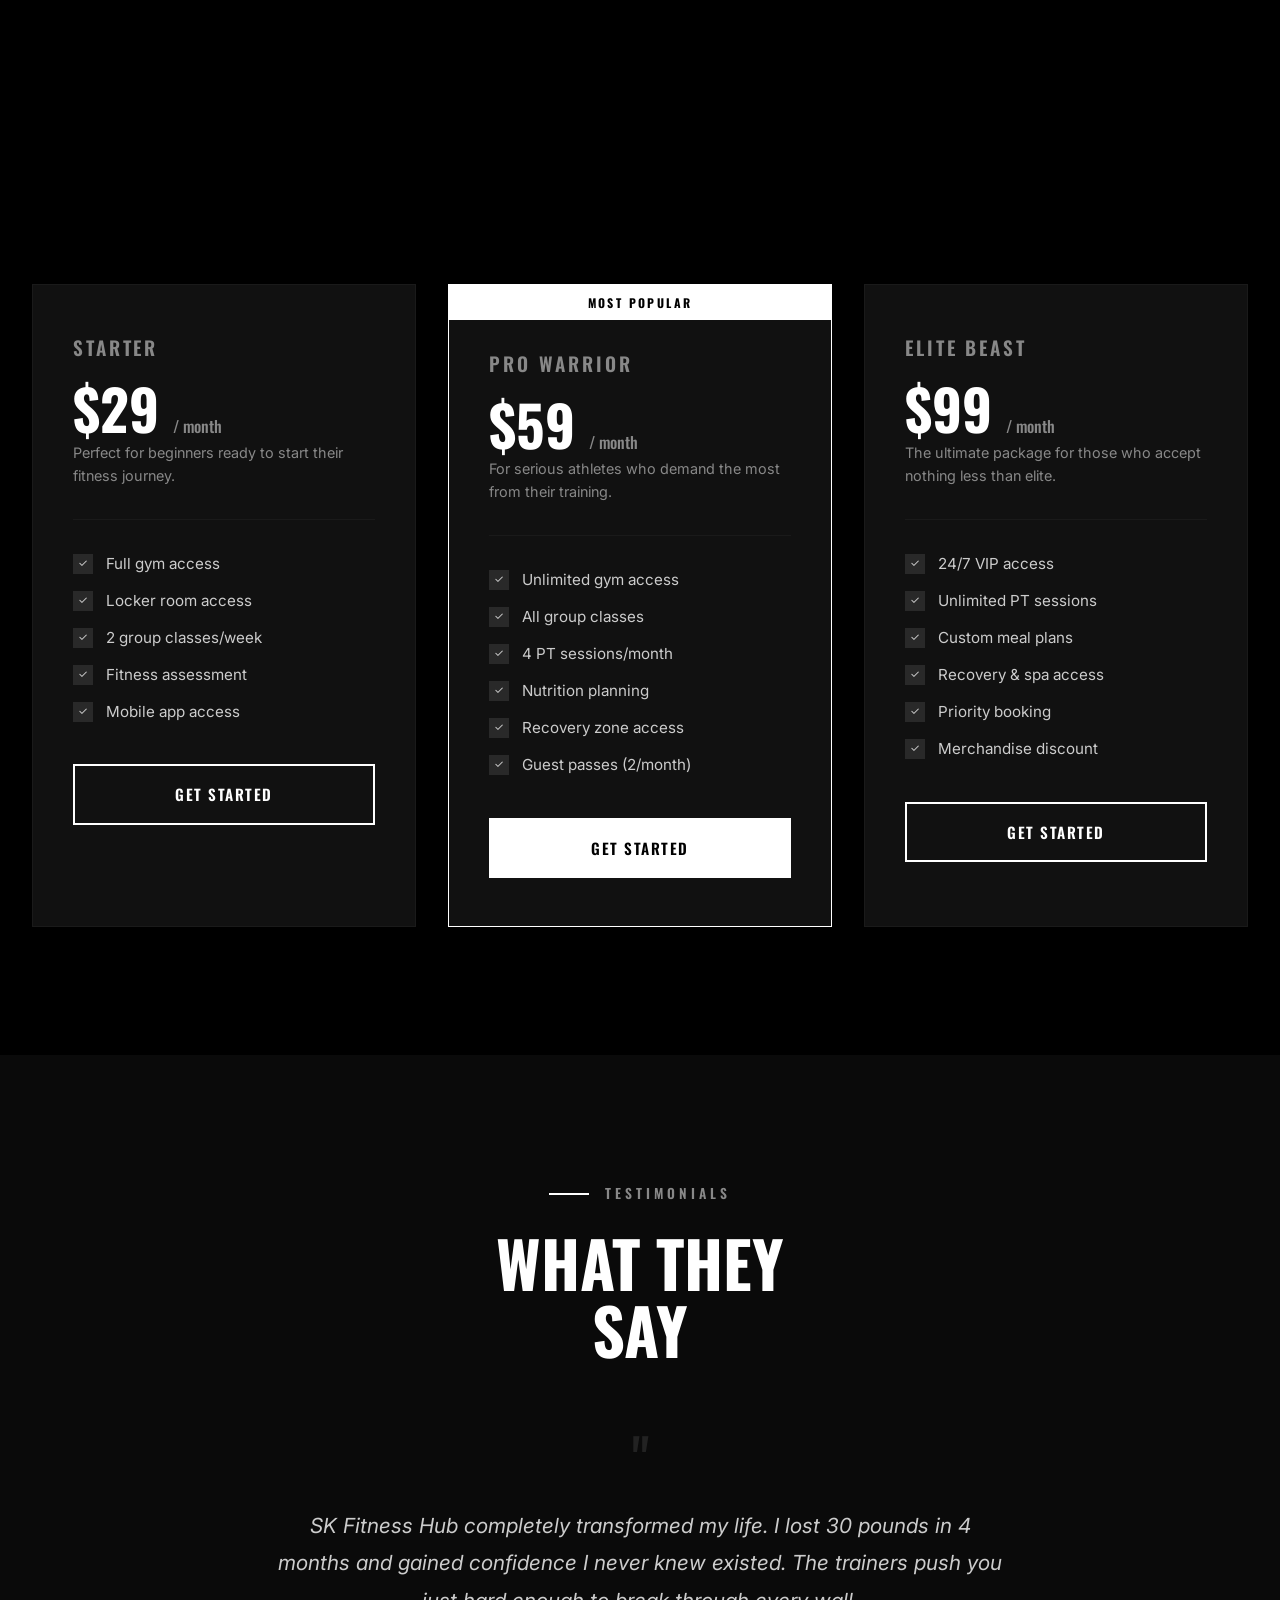
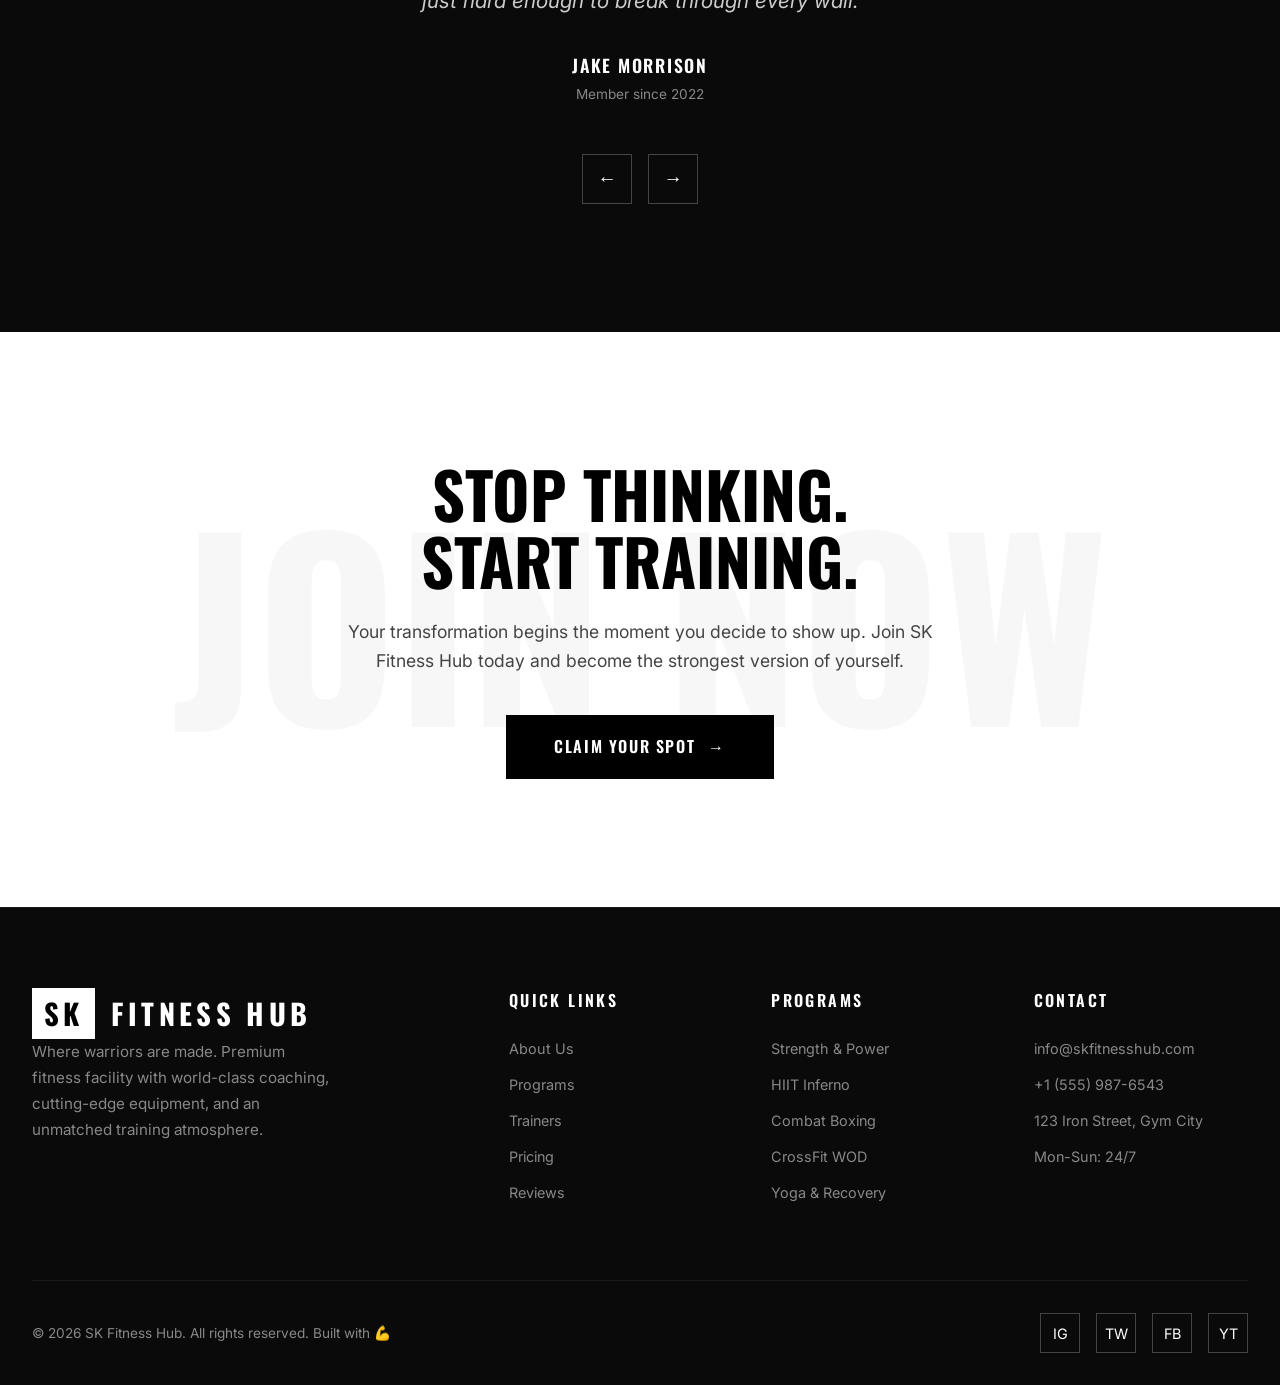
==== commit c84b9d6a: "Add files via upload" ====
--- a/index (1).html
+++ b/index (1).html
@@ -44,7 +44,7 @@
   <!-- HERO -->
   <section class="hero" id="hero">
     <div class="hero-bg">
-      <img src="https://images.unsplash.com/photo-1534438327276-14e5300c3a48?q=80&w=1470&auto=format&fit=crop" alt="Fitness training">
+      <img src="images/hero-bg.jpg" alt="Fitness training">
     </div>
     <div class="hero-overlay"></div>
     <div class="container hero-content">
@@ -114,7 +114,7 @@
   <section class="about section-padding" id="about">
     <div class="container about-grid">
       <div class="about-image reveal-left">
-        <img src="https://images.unsplash.com/photo-1571902943202-507ec2618e8f?q=80&w=1375&auto=format&fit=crop" alt="SK Fitness Hub gym interior">
+        <img src="images/about-gym.jpg" alt="SK Fitness Hub gym interior">
         <div class="about-image-overlay">
           <span class="tag">Est. 2018</span>
         </div>
@@ -247,7 +247,7 @@
       </div>
       <div class="trainers-grid">
         <div class="trainer-card reveal">
-          <img src="https://images.unsplash.com/photo-1571019614242-c5c5dee9f50b?q=80&w=1470&auto=format&fit=crop" alt="Coach Alex Rivera">
+          <img src="images/trainer-alex.jpg" alt="Coach Alex Rivera">
           <div class="trainer-info">
             <h3>Alex Rivera</h3>
             <div class="role">Head Strength Coach</div>
@@ -259,7 +259,7 @@
           </div>
         </div>
         <div class="trainer-card reveal">
-          <img src="https://images.unsplash.com/photo-1594381898411-846e7d193883?q=80&w=1374&auto=format&fit=crop" alt="Coach Sarah Chen">
+          <img src="images/trainer-sarah.jpg" alt="Coach Sarah Chen">
           <div class="trainer-info">
             <h3>Sarah Chen</h3>
             <div class="role">HIIT & Boxing Specialist</div>
@@ -271,7 +271,7 @@
           </div>
         </div>
         <div class="trainer-card reveal">
-          <img src="https://images.unsplash.com/photo-1548690312-e3b507d8c110?q=80&w=1374&auto=format&fit=crop" alt="Coach Marcus James">
+          <img src="images/trainer-marcus.jpg" alt="Coach Marcus James">
           <div class="trainer-info">
             <h3>Marcus James</h3>
             <div class="role">CrossFit & Functional</div>
